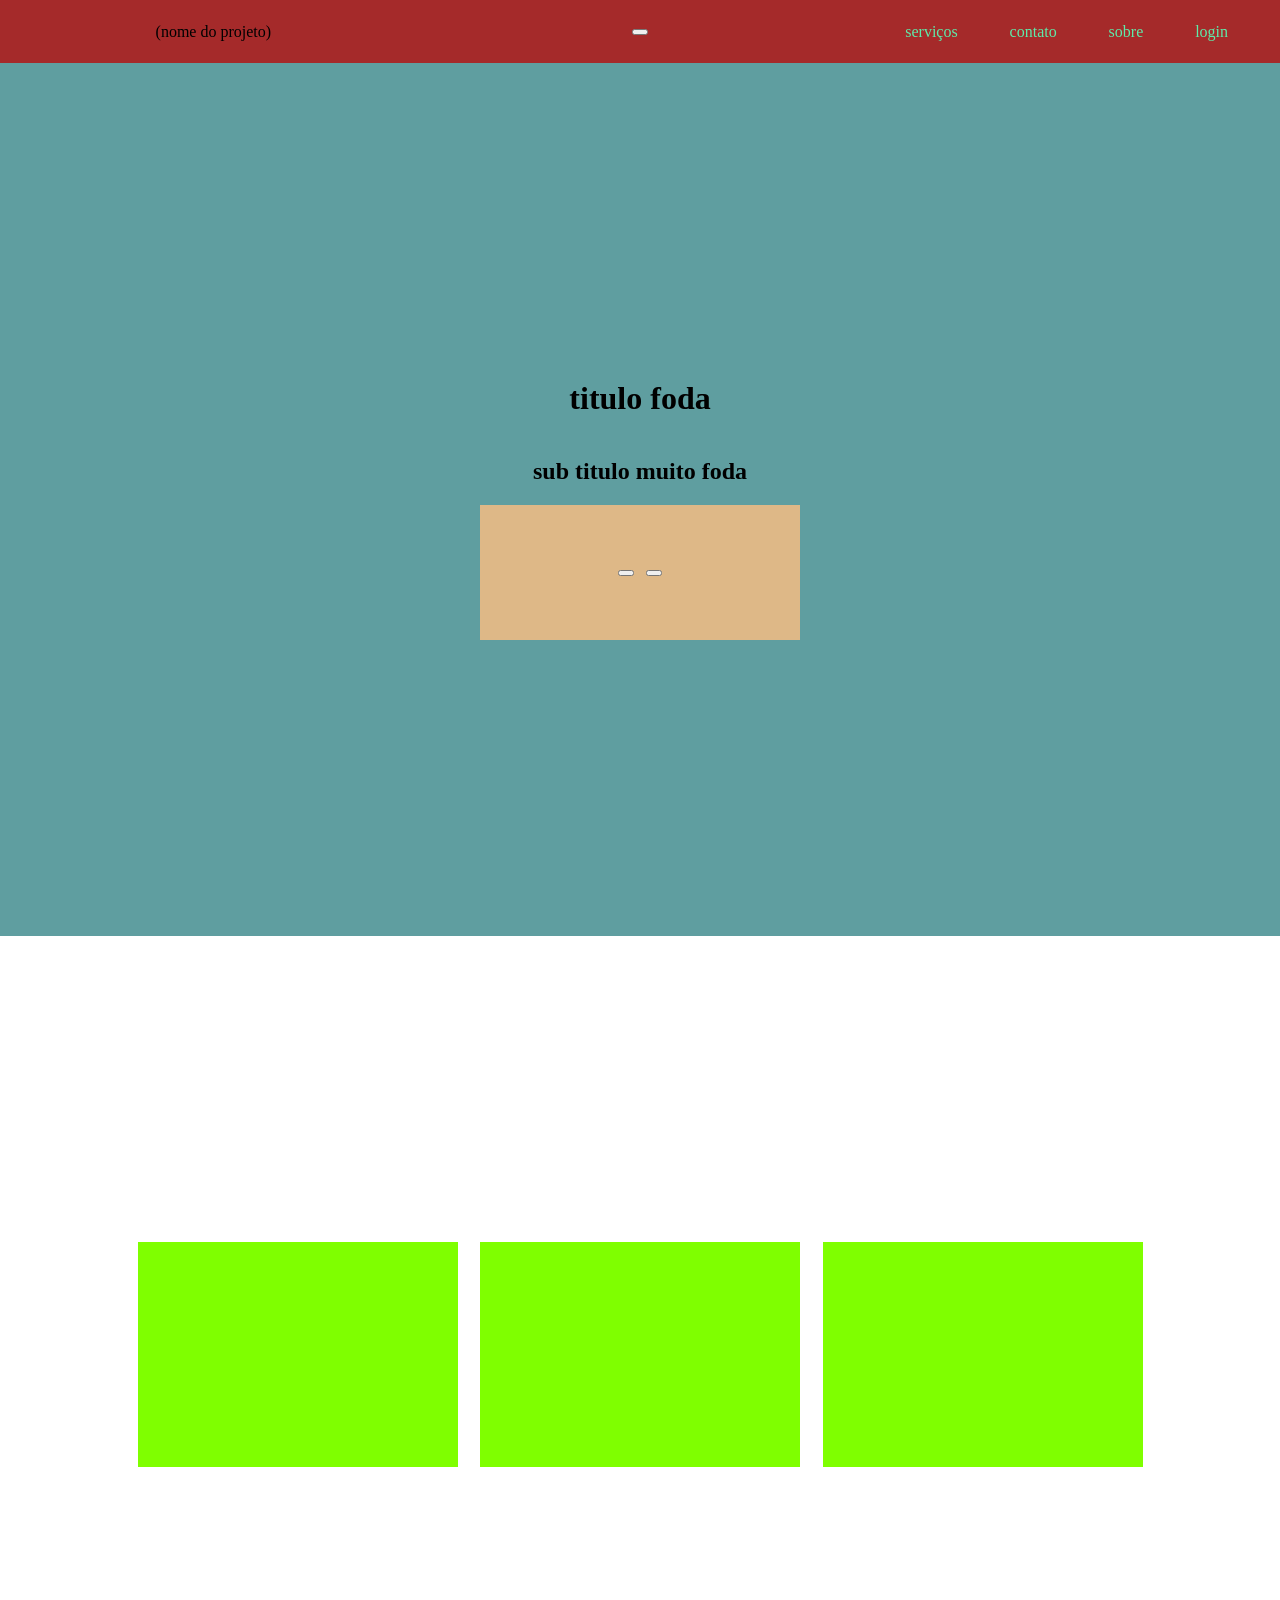
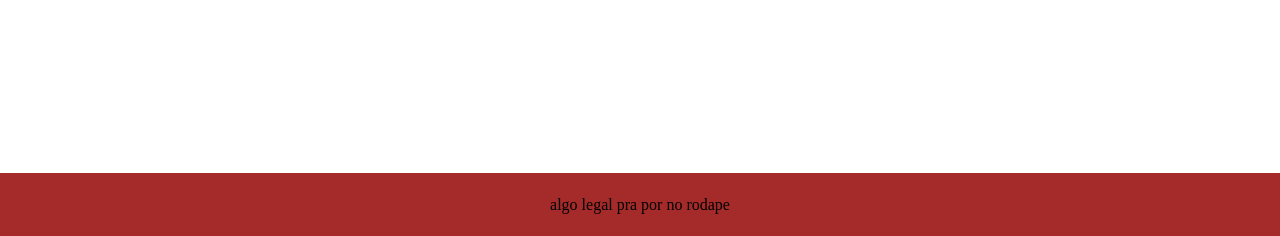
==== final/index.html @ fe97357d "arquivos" ====
<!DOCTYPE html>
<html lang="pt-br">
    <head>
        <meta charset="utf-8" />
        <meta name="viewport" content="width=device-width, initial-scale=1"/>
        <title>(nome do projeto)</title>
        <link rel="icon" type="image/x-icon" href="assets/logo.png" />
        <link href="css/menu/estilo.css" rel="stylesheet" />
        <!--editar os links da navbar-->
    </head>

    <body>
        <nav>
            <div class="nav-container">
                <a>(nome do projeto)</a>
            </div>
            <div class="nav-container">
<!--esse botao eh oq vai virar o menu hamburguer no celular-->
                <button></button>
            </div>
            <div class="nav-container" id="nav-container-link">
                <a class="nav-link">serviços</a>
                <a class="nav-link">contato</a>
                <a class="nav-link">sobre</a>
                <!-- acho q dava para ser um botaozin bonitim-->
                <a class="nav-link">login</a>
            </div>
        </nav>

        <div id="hero">
            <h1>titulo foda</h1>
            <h2>sub titulo muito foda</h2>
            <div id="hero-botao">
                <button></button>
                <button></button>
            </div>
        </div>

        <main>
<!--acho q dava para botar um javascript para fazer o cartao "expandir" na tela para aparecer as informacoes do recursos-->
            <div id="main-cartao-setup">
                <div class="main-cartao">
                </div>
                <div class="main-cartao">
                </div>
                <div class="main-cartao">
                </div>
            </div>
        </main>

        <footer>
            <p>algo legal pra por no rodape</p>
        </footer>
    </body>
</html>
---- final/css/menu/estilo.css ----
@import url(nav-footer.css);
@import url(hero.css);
@import url(main.css);

body{
    margin: 0;
    padding: 0;
}
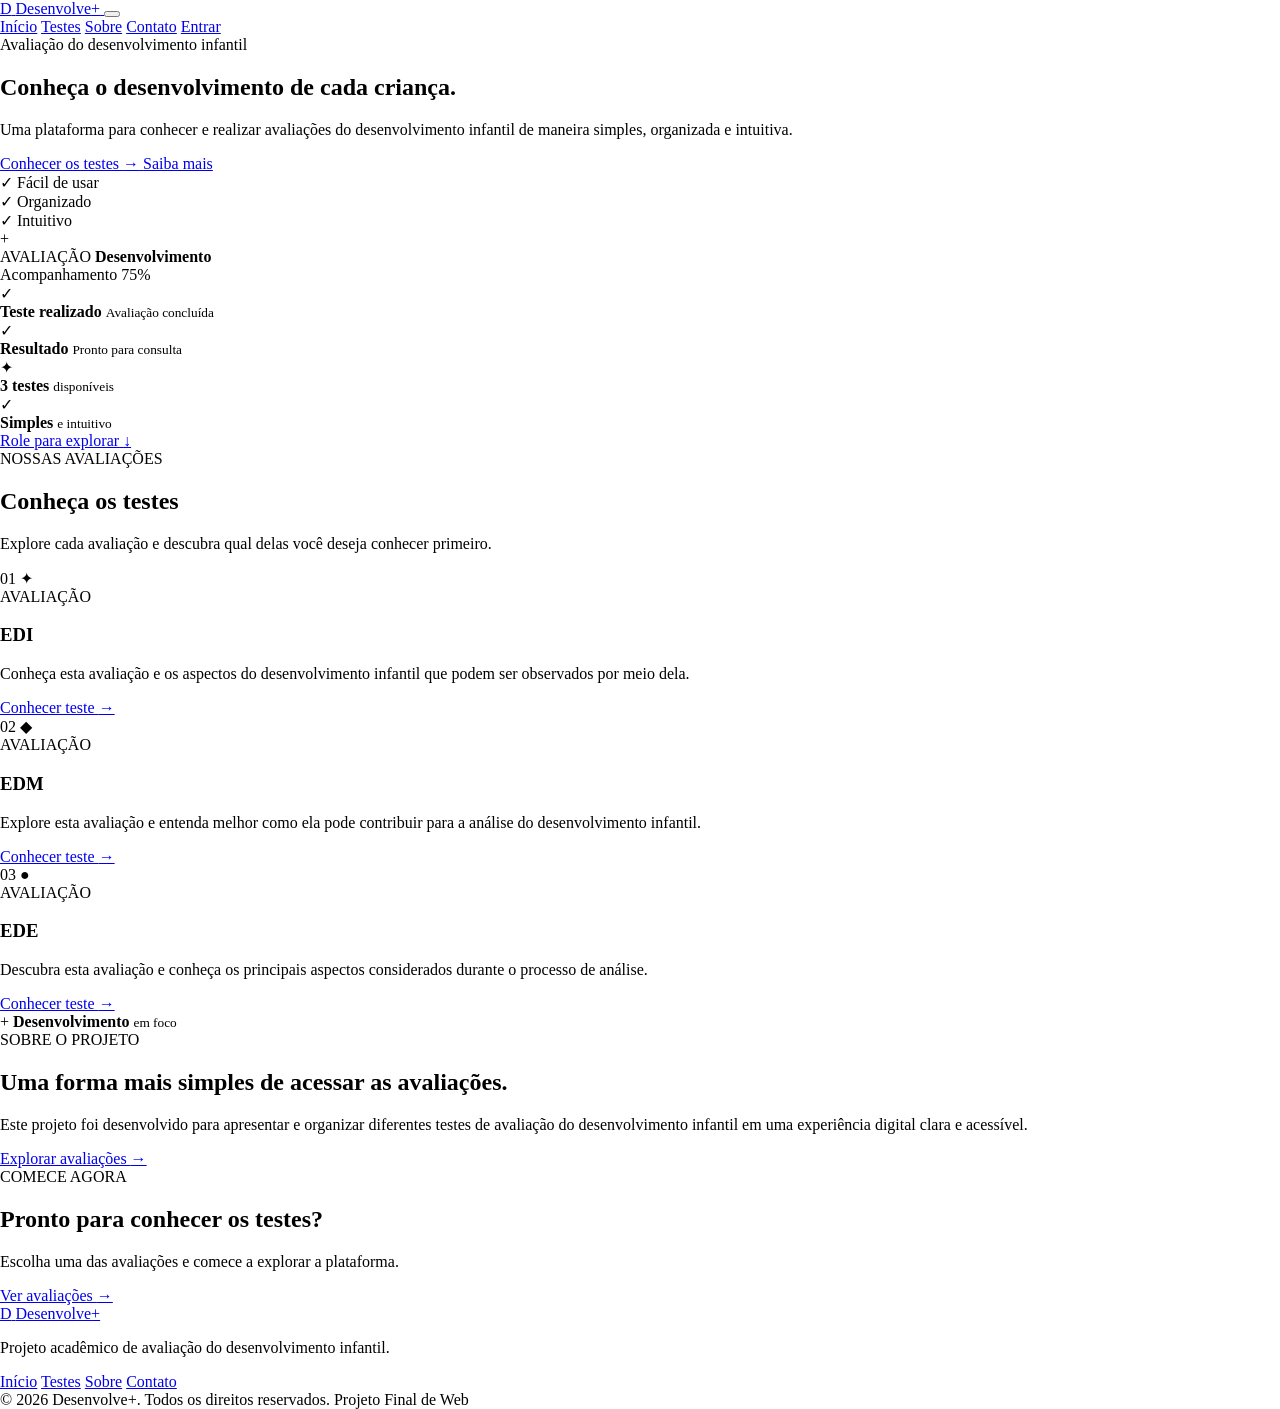
==== commit a2677eea: "oribti vs" ====
--- a/final/index.html
+++ b/final/index.html
@@ -1,55 +1,398 @@
 <!DOCTYPE html>
 <html lang="pt-br">
-    <head>
-        <meta charset="utf-8" />
-        <meta name="viewport" content="width=device-width, initial-scale=1"/>
-        <title>(nome do projeto)</title>
-        <link rel="icon" type="image/x-icon" href="assets/logo.png" />
-        <link href="css/menu/estilo.css" rel="stylesheet" />
-        <!--editar os links da navbar-->
-    </head>
-
-    <body>
-        <nav>
-            <div class="nav-container">
-                <a>(nome do projeto)</a>
-            </div>
-            <div class="nav-container">
-<!--esse botao eh oq vai virar o menu hamburguer no celular-->
-                <button></button>
-            </div>
-            <div class="nav-container" id="nav-container-link">
-                <a class="nav-link">serviços</a>
-                <a class="nav-link">contato</a>
-                <a class="nav-link">sobre</a>
-                <!-- acho q dava para ser um botaozin bonitim-->
-                <a class="nav-link">login</a>
-            </div>
+<head>
+    <meta charset="utf-8">
+    <meta name="viewport" content="width=device-width, initial-scale=1">
+
+    <title>Desenvolvimento Infantil</title>
+    <link rel="icon" type="image/x-icon" href="assets/logo.png">
+    <link rel="stylesheet" href="css/front_page/estilo.css">
+</head>
+
+<body>
+
+    <!-- NAVBAR -->
+    <header class="header">
+        <nav class="navbar">
+
+            <a href="#" class="logo" aria-label="Página inicial">
+                <span class="logo-mark">D</span>
+                <span class="logo-text">Desenvolve<span>+</span></span>
+            </a>
+
+            <button class="menu-toggle"
+                    type="button"
+                    aria-label="Abrir menu"
+                    aria-expanded="false"
+                    aria-controls="nav-links">
+                <span></span>
+                <span></span>
+                <span></span>
+            </button>
+
+            <div class="nav-links" id="nav-links">
+                <a href="#inicio" class="nav-link active">Início</a>
+                <a href="#testes" class="nav-link">Testes</a>
+                <a href="#sobre" class="nav-link">Sobre</a>
+                <a href="#contato" class="nav-link">Contato</a>
+                <a href="#" class="nav-login">Entrar</a>
+            </div>
+
         </nav>
-
-        <div id="hero">
-            <h1>titulo foda</h1>
-            <h2>sub titulo muito foda</h2>
-            <div id="hero-botao">
-                <button></button>
-                <button></button>
-            </div>
+    </header>
+
+    <main>
+
+        <!-- HERO -->
+        <section class="hero" id="inicio">
+
+            <div class="hero-shape hero-shape-one"></div>
+            <div class="hero-shape hero-shape-two"></div>
+            <div class="hero-shape hero-shape-three"></div>
+
+            <div class="hero-content">
+
+                <div class="hero-badge">
+                    <span class="badge-dot"></span>
+                    Avaliação do desenvolvimento infantil
+                </div>
+
+                <h1>
+                    Conheça o
+                    <span>desenvolvimento</span>
+                    de cada criança.
+                </h1>
+
+                <p class="hero-description">
+                    Uma plataforma para conhecer e realizar avaliações
+                    do desenvolvimento infantil de maneira simples,
+                    organizada e intuitiva.
+                </p>
+
+                <div class="hero-buttons">
+                    <a href="#testes" class="btn btn-primary">
+                        Conhecer os testes
+                        <span class="btn-arrow">→</span>
+                    </a>
+
+                    <a href="#sobre" class="btn btn-secondary">
+                        Saiba mais
+                    </a>
+                </div>
+
+                <div class="hero-info">
+                    <div class="info-item">
+                        <span class="info-icon">✓</span>
+                        <span>Fácil de usar</span>
+                    </div>
+
+                    <div class="info-item">
+                        <span class="info-icon">✓</span>
+                        <span>Organizado</span>
+                    </div>
+
+                    <div class="info-item">
+                        <span class="info-icon">✓</span>
+                        <span>Intuitivo</span>
+                    </div>
+                </div>
+
+            </div>
+
+            <div class="hero-visual" aria-hidden="true">
+
+                <div class="visual-circle circle-back"></div>
+
+                <div class="visual-card main-visual-card">
+                    <div class="visual-card-header">
+                        <div class="mini-avatar">+</div>
+                        <div>
+                            <span class="visual-small-text">AVALIAÇÃO</span>
+                            <strong>Desenvolvimento</strong>
+                        </div>
+                    </div>
+
+                    <div class="visual-progress">
+                        <div class="progress-label">
+                            <span>Acompanhamento</span>
+                            <span>75%</span>
+                        </div>
+                        <div class="progress-bar">
+                            <span></span>
+                        </div>
+                    </div>
+
+                    <div class="visual-items">
+                        <div class="visual-item">
+                            <span class="item-icon pink">✓</span>
+                            <div>
+                                <strong>Teste realizado</strong>
+                                <small>Avaliação concluída</small>
+                            </div>
+                        </div>
+
+                        <div class="visual-item">
+                            <span class="item-icon blue">✓</span>
+                            <div>
+                                <strong>Resultado</strong>
+                                <small>Pronto para consulta</small>
+                            </div>
+                        </div>
+                    </div>
+                </div>
+
+                <div class="floating-card floating-card-top">
+                    <span class="floating-icon">✦</span>
+                    <div>
+                        <strong>3 testes</strong>
+                        <small>disponíveis</small>
+                    </div>
+                </div>
+
+                <div class="floating-card floating-card-bottom">
+                    <span class="floating-check">✓</span>
+                    <div>
+                        <strong>Simples</strong>
+                        <small>e intuitivo</small>
+                    </div>
+                </div>
+
+            </div>
+
+            <a href="#testes" class="scroll-indicator" aria-label="Ir para os testes">
+                <span>Role para explorar</span>
+                <span class="scroll-arrow">↓</span>
+            </a>
+
+        </section>
+
+        <!-- TESTES -->
+        <section class="tests-section" id="testes">
+
+            <div class="section-decoration section-decoration-left"></div>
+            <div class="section-decoration section-decoration-right"></div>
+
+            <div class="section-heading">
+                <span class="section-label">NOSSAS AVALIAÇÕES</span>
+
+                <h2>
+                    Conheça os
+                    <span>testes</span>
+                </h2>
+
+                <p>
+                    Explore cada avaliação e descubra qual delas
+                    você deseja conhecer primeiro.
+                </p>
+            </div>
+
+            <div class="cards-container">
+
+                <!-- CARD 01 -->
+                <article class="test-card card-pink">
+
+                    <div class="card-top">
+                        <span class="card-number">01</span>
+                        <span class="card-icon">✦</span>
+                    </div>
+
+                    <div class="card-content">
+                        <span class="card-label">AVALIAÇÃO</span>
+                        <h3>EDI</h3>
+
+                        <div class="card-line"></div>
+
+                        <p>
+                            Conheça esta avaliação e os aspectos
+                            do desenvolvimento infantil que podem
+                            ser observados por meio dela.
+                        </p>
+                    </div>
+
+                    <a href="#" class="card-link">
+                        Conhecer teste
+                        <span>→</span>
+                    </a>
+
+                </article>
+
+                <!-- CARD 02 -->
+                <article class="test-card card-purple">
+
+                    <div class="card-top">
+                        <span class="card-number">02</span>
+                        <span class="card-icon">◆</span>
+                    </div>
+
+                    <div class="card-content">
+                        <span class="card-label">AVALIAÇÃO</span>
+                        <h3>EDM</h3>
+
+                        <div class="card-line"></div>
+
+                        <p>
+                            Explore esta avaliação e entenda melhor
+                            como ela pode contribuir para a análise
+                            do desenvolvimento infantil.
+                        </p>
+                    </div>
+
+                    <a href="#" class="card-link">
+                        Conhecer teste
+                        <span>→</span>
+                    </a>
+
+                </article>
+
+                <!-- CARD 03 -->
+                <article class="test-card card-blue">
+
+                    <div class="card-top">
+                        <span class="card-number">03</span>
+                        <span class="card-icon">●</span>
+                    </div>
+
+                    <div class="card-content">
+                        <span class="card-label">AVALIAÇÃO</span>
+                        <h3>EDE</h3>
+
+                        <div class="card-line"></div>
+
+                        <p>
+                            Descubra esta avaliação e conheça os
+                            principais aspectos considerados durante
+                            o processo de análise.
+                        </p>
+                    </div>
+
+                    <a href="#" class="card-link">
+                        Conhecer teste
+                        <span>→</span>
+                    </a>
+
+                </article>
+
+            </div>
+
+        </section>
+
+        <!-- SOBRE -->
+        <section class="about-section" id="sobre">
+
+            <div class="about-illustration" aria-hidden="true">
+                <div class="about-circle"></div>
+                <div class="about-dot dot-one"></div>
+                <div class="about-dot dot-two"></div>
+                <div class="about-card">
+                    <span>+</span>
+                    <strong>Desenvolvimento</strong>
+                    <small>em foco</small>
+                </div>
+            </div>
+
+            <div class="about-content">
+                <span class="section-label">SOBRE O PROJETO</span>
+
+                <h2>
+                    Uma forma mais
+                    <span>simples</span> de acessar
+                    as avaliações.
+                </h2>
+
+                <p>
+                    Este projeto foi desenvolvido para apresentar e
+                    organizar diferentes testes de avaliação do
+                    desenvolvimento infantil em uma experiência
+                    digital clara e acessível.
+                </p>
+
+                <a href="#testes" class="text-link">
+                    Explorar avaliações
+                    <span>→</span>
+                </a>
+            </div>
+
+        </section>
+
+        <!-- CTA -->
+        <section class="cta-section" id="contato">
+
+            <div class="cta-decoration cta-decoration-one"></div>
+            <div class="cta-decoration cta-decoration-two"></div>
+
+            <div class="cta-content">
+                <span class="section-label light-label">COMECE AGORA</span>
+
+                <h2>
+                    Pronto para conhecer
+                    <span>os testes?</span>
+                </h2>
+
+                <p>
+                    Escolha uma das avaliações e comece a explorar
+                    a plataforma.
+                </p>
+
+                <a href="#testes" class="btn btn-white">
+                    Ver avaliações
+                    <span class="btn-arrow">→</span>
+                </a>
+            </div>
+
+        </section>
+
+    </main>
+
+    <!-- FOOTER -->
+    <footer class="footer">
+
+        <div class="footer-content">
+
+            <a href="#inicio" class="logo footer-logo">
+                <span class="logo-mark">D</span>
+                <span class="logo-text">Desenvolve<span>+</span></span>
+            </a>
+
+            <p>
+                Projeto acadêmico de avaliação do desenvolvimento infantil.
+            </p>
+
+            <div class="footer-links">
+                <a href="#inicio">Início</a>
+                <a href="#testes">Testes</a>
+                <a href="#sobre">Sobre</a>
+                <a href="#contato">Contato</a>
+            </div>
+
         </div>
 
-        <main>
-<!--acho q dava para botar um javascript para fazer o cartao "expandir" na tela para aparecer as informacoes do recursos-->
-            <div id="main-cartao-setup">
-                <div class="main-cartao">
-                </div>
-                <div class="main-cartao">
-                </div>
-                <div class="main-cartao">
-                </div>
-            </div>
-        </main>
-
-        <footer>
-            <p>algo legal pra por no rodape</p>
-        </footer>
-    </body>
-</html>+        <div class="footer-bottom">
+            <span>© 2026 Desenvolve+. Todos os direitos reservados.</span>
+            <span>Projeto Final de Web</span>
+        </div>
+
+    </footer>
+
+    <script>
+        const menuToggle = document.querySelector(".menu-toggle");
+        const navLinks = document.querySelector(".nav-links");
+        const links = document.querySelectorAll(".nav-link");
+
+        menuToggle.addEventListener("click", () => {
+            const isOpen = navLinks.classList.toggle("open");
+
+            menuToggle.classList.toggle("active");
+            menuToggle.setAttribute("aria-expanded", isOpen);
+        });
+
+        links.forEach(link => {
+            link.addEventListener("click", () => {
+                navLinks.classList.remove("open");
+                menuToggle.classList.remove("active");
+                menuToggle.setAttribute("aria-expanded", "false");
+            });
+        });
+    </script>
+
+</body>
+</html>
--- a/final/css/front_page/estilo.css
+++ b/final/css/front_page/estilo.css
@@ -0,0 +1,6 @@
+@import url();
+
+body{
+    margin: 0;
+    padding: 0;
+}
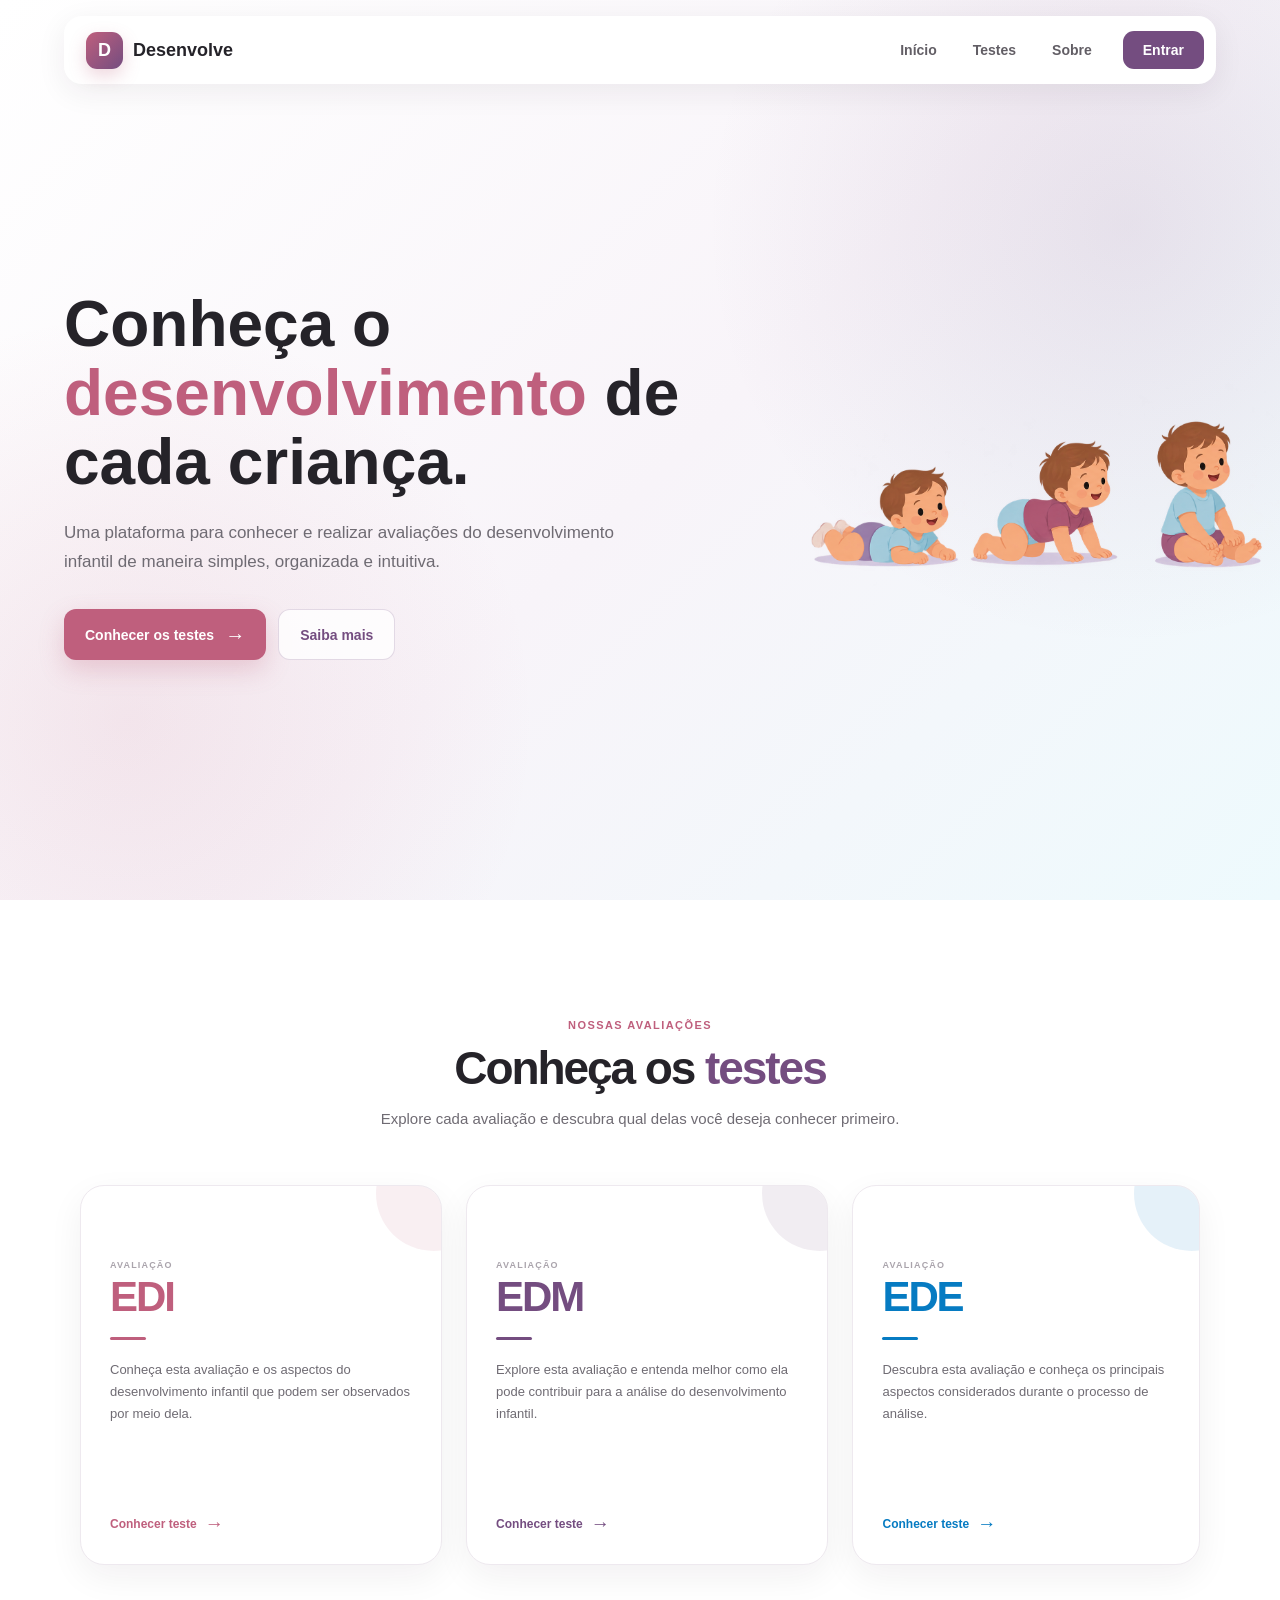
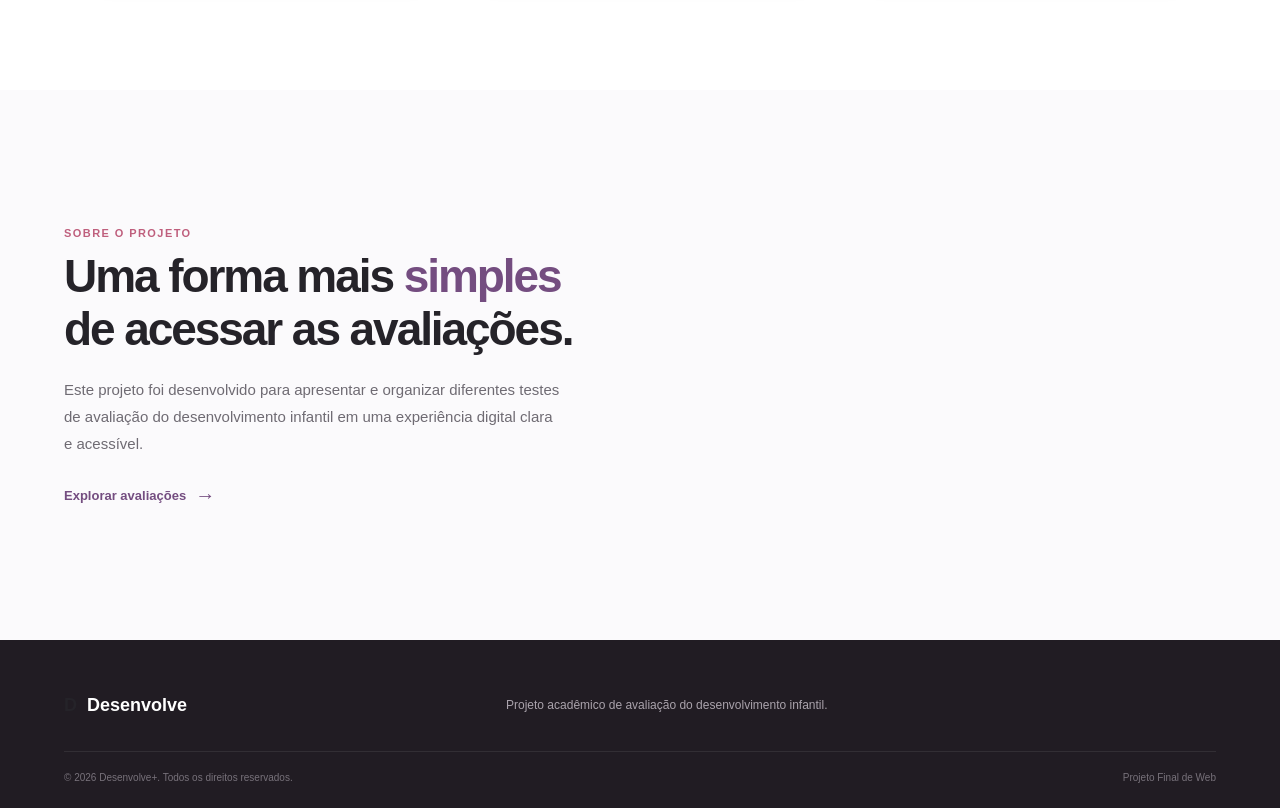
==== commit 23a39576: "j" ====
--- a/final/index.html
+++ b/final/index.html
@@ -3,174 +3,72 @@
 <head>
     <meta charset="utf-8">
     <meta name="viewport" content="width=device-width, initial-scale=1">
-
-    <title>Desenvolvimento Infantil</title>
+    <title>kids map</title>
     <link rel="icon" type="image/x-icon" href="assets/logo.png">
-    <link rel="stylesheet" href="css/front_page/estilo.css">
+    <link rel="stylesheet" href="css/1-pagina-inicial/estilo.css">
 </head>
 
 <body>
-
-    <!-- NAVBAR -->
-    <header class="header">
-        <nav class="navbar">
-
-            <a href="#" class="logo" aria-label="Página inicial">
-                <span class="logo-mark">D</span>
-                <span class="logo-text">Desenvolve<span>+</span></span>
+<!--nav-->
+    <header>
+        <nav>
+            <!--verificar a logo com o nome para mudar essas linhas-->
+            <a href="#" class="logo">
+                <span class="logo-simbolo">D</span>Desenvolve
             </a>
 
-            <button class="menu-toggle"
-                    type="button"
-                    aria-label="Abrir menu"
-                    aria-expanded="false"
-                    aria-controls="nav-links">
+            <button class="menu-botao"
+                    type="button">
                 <span></span>
                 <span></span>
                 <span></span>
             </button>
-
-            <div class="nav-links" id="nav-links">
-                <a href="#inicio" class="nav-link active">Início</a>
-                <a href="#testes" class="nav-link">Testes</a>
-                <a href="#sobre" class="nav-link">Sobre</a>
-                <a href="#contato" class="nav-link">Contato</a>
-                <a href="#" class="nav-login">Entrar</a>
+            <div class="nav-links">
+                <a href="#inicio" class="link-nav">Início</a>
+                <a href="#testes" class="link-nav">Testes</a>
+                <a href="#sobre" class="link-nav">Sobre</a>
+                <a href="./2-login.html" class="nav-login">Entrar</a>
             </div>
 
         </nav>
     </header>
-
+<!--hero e main-->
     <main>
-
-        <!-- HERO -->
+<!--hero-->
         <section class="hero" id="inicio">
 
-            <div class="hero-shape hero-shape-one"></div>
-            <div class="hero-shape hero-shape-two"></div>
-            <div class="hero-shape hero-shape-three"></div>
-
-            <div class="hero-content">
-
-                <div class="hero-badge">
-                    <span class="badge-dot"></span>
-                    Avaliação do desenvolvimento infantil
-                </div>
-
+            <div>
                 <h1>
                     Conheça o
                     <span>desenvolvimento</span>
                     de cada criança.
                 </h1>
 
-                <p class="hero-description">
+                <p class="hero-descricao">
                     Uma plataforma para conhecer e realizar avaliações
                     do desenvolvimento infantil de maneira simples,
                     organizada e intuitiva.
                 </p>
 
-                <div class="hero-buttons">
-                    <a href="#testes" class="btn btn-primary">
+                <div class="hero-botao">
+                    <a href="#testes" class="botao botao-1">
                         Conhecer os testes
-                        <span class="btn-arrow">→</span>
-                    </a>
-
-                    <a href="#sobre" class="btn btn-secondary">
+                        <span class="botao-flecha">→</span>
+                    </a>
+
+                    <a href="#sobre" class="botao botao-2">
                         Saiba mais
                     </a>
                 </div>
-
-                <div class="hero-info">
-                    <div class="info-item">
-                        <span class="info-icon">✓</span>
-                        <span>Fácil de usar</span>
-                    </div>
-
-                    <div class="info-item">
-                        <span class="info-icon">✓</span>
-                        <span>Organizado</span>
-                    </div>
-
-                    <div class="info-item">
-                        <span class="info-icon">✓</span>
-                        <span>Intuitivo</span>
-                    </div>
-                </div>
-
-            </div>
-
-            <div class="hero-visual" aria-hidden="true">
-
-                <div class="visual-circle circle-back"></div>
-
-                <div class="visual-card main-visual-card">
-                    <div class="visual-card-header">
-                        <div class="mini-avatar">+</div>
-                        <div>
-                            <span class="visual-small-text">AVALIAÇÃO</span>
-                            <strong>Desenvolvimento</strong>
-                        </div>
-                    </div>
-
-                    <div class="visual-progress">
-                        <div class="progress-label">
-                            <span>Acompanhamento</span>
-                            <span>75%</span>
-                        </div>
-                        <div class="progress-bar">
-                            <span></span>
-                        </div>
-                    </div>
-
-                    <div class="visual-items">
-                        <div class="visual-item">
-                            <span class="item-icon pink">✓</span>
-                            <div>
-                                <strong>Teste realizado</strong>
-                                <small>Avaliação concluída</small>
-                            </div>
-                        </div>
-
-                        <div class="visual-item">
-                            <span class="item-icon blue">✓</span>
-                            <div>
-                                <strong>Resultado</strong>
-                                <small>Pronto para consulta</small>
-                            </div>
-                        </div>
-                    </div>
-                </div>
-
-                <div class="floating-card floating-card-top">
-                    <span class="floating-icon">✦</span>
-                    <div>
-                        <strong>3 testes</strong>
-                        <small>disponíveis</small>
-                    </div>
-                </div>
-
-                <div class="floating-card floating-card-bottom">
-                    <span class="floating-check">✓</span>
-                    <div>
-                        <strong>Simples</strong>
-                        <small>e intuitivo</small>
-                    </div>
-                </div>
-
-            </div>
-
-            <a href="#testes" class="scroll-indicator" aria-label="Ir para os testes">
-                <span>Role para explorar</span>
-                <span class="scroll-arrow">↓</span>
-            </a>
-
+            </div>
+
+            <div class="hero-image">
+                <img src="assets/desen-infantil.png">
+            </div>
         </section>
 
-        <!-- TESTES -->
-        <section class="tests-section" id="testes">
-
-            <div class="section-decoration section-decoration-left"></div>
-            <div class="section-decoration section-decoration-right"></div>
+<!-- TESTES -->
+        <section class="testes" id="testes">
 
             <div class="section-heading">
                 <span class="section-label">NOSSAS AVALIAÇÕES</span>
@@ -190,11 +88,6 @@
 
                 <!-- CARD 01 -->
                 <article class="test-card card-pink">
-
-                    <div class="card-top">
-                        <span class="card-number">01</span>
-                        <span class="card-icon">✦</span>
-                    </div>
 
                     <div class="card-content">
                         <span class="card-label">AVALIAÇÃO</span>
@@ -219,11 +112,6 @@
                 <!-- CARD 02 -->
                 <article class="test-card card-purple">
 
-                    <div class="card-top">
-                        <span class="card-number">02</span>
-                        <span class="card-icon">◆</span>
-                    </div>
-
                     <div class="card-content">
                         <span class="card-label">AVALIAÇÃO</span>
                         <h3>EDM</h3>
@@ -247,11 +135,6 @@
                 <!-- CARD 03 -->
                 <article class="test-card card-blue">
 
-                    <div class="card-top">
-                        <span class="card-number">03</span>
-                        <span class="card-icon">●</span>
-                    </div>
-
                     <div class="card-content">
                         <span class="card-label">AVALIAÇÃO</span>
                         <h3>EDE</h3>
@@ -276,19 +159,8 @@
 
         </section>
 
-        <!-- SOBRE -->
+<!-- SOBRE -->
         <section class="about-section" id="sobre">
-
-            <div class="about-illustration" aria-hidden="true">
-                <div class="about-circle"></div>
-                <div class="about-dot dot-one"></div>
-                <div class="about-dot dot-two"></div>
-                <div class="about-card">
-                    <span>+</span>
-                    <strong>Desenvolvimento</strong>
-                    <small>em foco</small>
-                </div>
-            </div>
 
             <div class="about-content">
                 <span class="section-label">SOBRE O PROJETO</span>
@@ -313,56 +185,20 @@
             </div>
 
         </section>
-
-        <!-- CTA -->
-        <section class="cta-section" id="contato">
-
-            <div class="cta-decoration cta-decoration-one"></div>
-            <div class="cta-decoration cta-decoration-two"></div>
-
-            <div class="cta-content">
-                <span class="section-label light-label">COMECE AGORA</span>
-
-                <h2>
-                    Pronto para conhecer
-                    <span>os testes?</span>
-                </h2>
-
-                <p>
-                    Escolha uma das avaliações e comece a explorar
-                    a plataforma.
-                </p>
-
-                <a href="#testes" class="btn btn-white">
-                    Ver avaliações
-                    <span class="btn-arrow">→</span>
-                </a>
-            </div>
-
-        </section>
-
     </main>
-
-    <!-- FOOTER -->
-    <footer class="footer">
+<!--footer-->
+    <footer>
 
         <div class="footer-content">
 
             <a href="#inicio" class="logo footer-logo">
                 <span class="logo-mark">D</span>
-                <span class="logo-text">Desenvolve<span>+</span></span>
+                <span class="logo-text">Desenvolve</span>
             </a>
 
             <p>
                 Projeto acadêmico de avaliação do desenvolvimento infantil.
             </p>
-
-            <div class="footer-links">
-                <a href="#inicio">Início</a>
-                <a href="#testes">Testes</a>
-                <a href="#sobre">Sobre</a>
-                <a href="#contato">Contato</a>
-            </div>
 
         </div>
 
@@ -373,26 +209,6 @@
 
     </footer>
 
-    <script>
-        const menuToggle = document.querySelector(".menu-toggle");
-        const navLinks = document.querySelector(".nav-links");
-        const links = document.querySelectorAll(".nav-link");
-
-        menuToggle.addEventListener("click", () => {
-            const isOpen = navLinks.classList.toggle("open");
-
-            menuToggle.classList.toggle("active");
-            menuToggle.setAttribute("aria-expanded", isOpen);
-        });
-
-        links.forEach(link => {
-            link.addEventListener("click", () => {
-                navLinks.classList.remove("open");
-                menuToggle.classList.remove("active");
-                menuToggle.setAttribute("aria-expanded", "false");
-            });
-        });
-    </script>
-
+<script src="javascript/1-pagina-inicial.js" defer></script>
 </body>
 </html>
--- a/final/css/1-pagina-inicial/estilo.css
+++ b/final/css/1-pagina-inicial/estilo.css
@@ -0,0 +1,1028 @@
+@import url(navbar.css);
+@import url(hero.css);
+@import url(testes.css);
+@import url(sobre.css);
+@import url(footer.css);
+@import url(responsividade.css);
+
+:root {
+    --rosa: #BF5F7D;
+    --rosa-escuro: #a64d69;
+    --roxo: #744D80;
+    --roxo-escuro: #5f3e69;
+    --azul: #067BC2;
+    --azul-escuro: #05669f;
+    --celeste: #C7EBF0;
+
+    --preto: #000000;
+    --texto: #252329;
+    --texto-suave: #6f6b73;
+    --branco: #ffffff;
+    --fundo: #fbfafc;
+    --fundo-roxo: #f5f0f6;
+
+    --sombra: 0 18px 45px rgba(38, 23, 42, 0.10);
+    --sombra-hover: 0 25px 55px rgba(38, 23, 42, 0.17);
+
+    --radius: 24px;
+    --transition: 0.3s ease;
+}
+
+* {
+    margin: 0;
+    padding: 0;
+    box-sizing: border-box;
+}
+
+html {
+    scroll-behavior: smooth;
+}
+
+body {
+    /*fonte*/
+    font-family: "DM Sans", sans-serif;
+    /*cores linha 47 e 48*/
+    color: var(--texto);
+    background: var(--fundo);
+}
+
+a {
+    color: var(--texto);
+    text-decoration: none;
+}
+button,
+a {
+    -webkit-tap-highlight-color: transparent;
+}
+
+footer {
+    padding: 55px 5% 25px;
+    background: #211c23;
+    color: var(--branco);
+}
+
+.footer-content {
+    width: min(1180px, 100%);
+    margin: 0 auto;
+
+    display: grid;
+    grid-template-columns: 1.2fr 1fr 1fr;
+    align-items: center;
+    gap: 40px;
+}
+
+.footer-logo .logo-text {
+    color: var(--branco);
+}
+
+.footer-logo .logo-text span {
+    color: var(--rosa);
+}
+
+.footer-content > p {
+    max-width: 330px;
+    color: #aaa3ac;
+    font-size: 12px;
+}
+
+.footer-links {
+    display: flex;
+    justify-content: flex-end;
+    gap: 22px;
+}
+
+.footer-links a {
+    color: #c2bcc3;
+    font-size: 12px;
+    transition: var(--transition);
+}
+
+.footer-links a:hover {
+    color: var(--celeste);
+}
+
+.footer-bottom {
+    width: min(1180px, 100%);
+    margin: 35px auto 0;
+    padding-top: 20px;
+
+    display: flex;
+    justify-content: space-between;
+
+    border-top: 1px solid rgba(255, 255, 255, 0.08);
+
+    color: #77717a;
+    font-size: 10px;
+}
+.hero {
+    height: 100vh;
+    position: relative;
+
+    display: flex;
+    align-items: center;
+    gap: 40px;
+
+    padding: 150px max(5%, calc((100vw - 1180px) / 2)) 100px;
+
+    overflow: hidden;
+
+    background:
+        radial-gradient(circle at 10% 80%, rgba(191, 95, 125, 0.12), transparent 30%),
+        radial-gradient(circle at 88% 25%, rgba(116, 77, 128, 0.12), transparent 32%),
+        linear-gradient(135deg, #ffffff 0%, #f8f4f9 52%, #eefafd 100%);
+}
+
+.hero h1 {
+    width: 680px;
+    margin-bottom: 22px;
+    /*fonte*/
+    font-family: "Plus Jakarta Sans", sans-serif;
+    font-size: clamp(45px, 5vw, 70px);
+    line-height: 1.08;
+    font-weight: 800;
+}
+
+.hero-image img{
+    border-radius: 30px;
+    width:150%;
+}
+
+.hero h1 span {
+    display: inline;
+    color: var(--rosa);
+}
+
+.hero-descricao {
+    width: 590px;
+    margin-bottom: 32px;
+
+    color: var(--texto-suave);
+    font-size: 17px;
+    line-height: 1.70;
+}
+
+.hero-botao {
+    display: flex;
+    align-items: center;
+    gap: 12px;
+    flex-wrap: wrap;
+}
+
+.botao {
+    height: 51px;
+    padding: 0 21px;
+
+    display: inline-flex;
+    align-items: center;
+    justify-content: center;
+    gap: 11px;
+
+    border-radius: 12px;
+
+    font-size: 14px;
+    font-weight: 700;
+
+    transition: var(--transition);
+}
+
+.botao-1 {
+    color: var(--branco);
+    background: var(--rosa);
+    box-shadow: 0 10px 24px rgba(191, 95, 125, 0.25);
+}
+
+.botao-1:hover {
+    background: var(--rosa-escuro);
+    transform: translateY(-3px);
+    box-shadow: 0 15px 30px rgba(191, 95, 125, 0.30);
+}
+
+.botao-flecha {
+    font-size: 20px;
+    line-height: 1;
+    transition: var(--transition);
+}
+
+.botao-1:hover .botao-flecha,
+.botao-white:hover .botao-flecha {
+    transform: translateX(4px);
+}
+
+.botao-2 {
+    color: var(--roxo);
+    background: rgba(255, 255, 255, 0.8);
+    border: 1px solid rgba(116, 77, 128, 0.20);
+}
+
+.botao-2:hover {
+    color: var(--branco);
+    background: var(--roxo);
+    border-color: var(--roxo);
+    transform: translateY(-3px);
+}
+header {
+    position: fixed;
+    top: 0;
+    left: 0;
+    width: 100%;
+    z-index: 1000;
+    padding: 16px 5%;
+}
+
+nav {
+    width: min(1180px, 100%);
+    min-height: 68px;
+    margin: 0 auto;
+    padding: 0 12px 0 22px;
+
+    display: flex;
+    align-items: center;
+    justify-content: space-between;
+
+    background: #ffffff;
+    border-radius: 18px;
+
+    box-shadow: 0 8px 30px rgba(38, 23, 42, 0.07);
+}
+
+.logo {
+    display: inline-flex;
+    align-items: center;
+    gap: 10px;
+/*fonte*/
+    font-family: "Plus Jakarta Sans", sans-serif;
+    font-weight: bold;
+/*tamanho fonte*/
+    font-size: 18px;
+}
+
+.logo-simbolo {
+/*ver se da para deixar responsivo*/
+    width: 37px;
+    height: 37px;
+    border-radius: 11px;
+
+    display: flex;
+    align-items: center;
+    justify-content: center;
+    color: var(--branco);
+    background: linear-gradient(135deg, var(--rosa), var(--roxo));
+    box-shadow: 0 7px 17px rgba(191, 95, 125, 0.25);
+}
+
+.nav-links {
+    display: flex;
+    align-items: center;
+    /*ver se da para deixar responsivo*/
+    gap: 6px;
+}
+
+.link-nav {
+    position: relative;
+    padding: 10px 15px;
+    color: #625e65;
+/*tamanho fonte*/
+    font-size: 14px;
+    font-weight: bold;
+    transition: var(--transition);
+}
+
+.link-nav::after {
+    content: "";
+    position: absolute;
+    left: 15px;
+    right: 15px;
+    bottom: 5px;
+    height: 2px;
+    border-radius: 10px;
+    background: var(--rosa);
+
+    transform: scaleX(0);
+    transform-origin: center;
+    transition: var(--transition);
+}
+
+.link-nav:hover::after{
+    transform: scaleX(1);
+}
+
+.nav-login {
+    margin-left: 10px;
+    padding: 11px 20px;
+
+    color: var(--branco);
+    background: var(--roxo);
+
+    border-radius: 11px;
+    font-size: 14px;
+    font-weight: 700;
+
+    transition: var(--transition);
+}
+
+.nav-login:hover {
+    background: var(--roxo-escuro);
+    transform: translateY(-2px);
+    box-shadow: 0 8px 18px rgba(116, 77, 128, 0.25);
+}
+
+.menu-botao {
+    display: none;
+    width: 43px;
+    height: 43px;
+
+    border: 0;
+    border-radius: 12px;
+    background: var(--fundo-roxo);
+    cursor: pointer;
+
+    align-items: center;
+    justify-content: center;
+    flex-direction: column;
+    gap: 5px;
+}
+
+.menu-botao span {
+    display: block;
+    width: 20px;
+    height: 2px;
+    border-radius: 10px;
+    background: var(--roxo);
+    transition: var(--transition);
+}
+.about-section {
+    width: min(1180px, 90%);
+    margin: 0 auto;
+
+    min-height: 550px;
+
+    display: grid;
+    grid-template-columns: 1fr 1fr;
+    align-items: center;
+    gap: 90px;
+
+    padding: 100px 0;
+}
+
+.about-content h2 {
+    max-width: 520px;
+}
+
+.about-content p {
+    max-width: 500px;
+    margin: 20px 0 27px;
+
+    color: var(--texto-suave);
+    font-size: 15px;
+    line-height: 1.8;
+}
+
+.text-link {
+    display: inline-flex;
+    align-items: center;
+    gap: 9px;
+
+    color: var(--roxo);
+    font-size: 13px;
+    font-weight: 800;
+}
+
+.text-link span {
+    font-size: 20px;
+    transition: var(--transition);
+}
+
+.text-link:hover span {
+    transform: translateX(5px);
+}
+
+.testes {
+    position: relative;
+    overflow: hidden;
+    padding: 115px 5% 125px;
+    background: var(--branco);
+}
+/*trocar o nome das variaveis*/
+.section-heading {
+    width: 700px, 100%;
+    margin: 0 auto 58px;
+    text-align: center;
+}
+
+.section-label {
+    display: inline-block;
+    margin-bottom: 11px;
+
+    color: var(--rosa);
+    font-size: 11px;
+    font-weight: 800;
+    letter-spacing: 0.13em;
+}
+
+.section-heading h2,
+.about-content h2{
+    /*fonte*/
+    font-family: "Plus Jakarta Sans", sans-serif;
+    font-size: clamp(31px, 4vw, 46px);
+    line-height: 1.15;
+    letter-spacing: -0.045em;
+}
+
+.section-heading h2 span,
+.about-content h2 span {
+    color: var(--roxo);
+}
+
+.section-heading p {
+    width: 540px;
+    margin: 15px auto 0;
+
+    color: var(--texto-suave);
+    font-size: 15px;
+}
+
+.cards-container {
+    width: min(1120px, 100%);
+    margin: 0 auto;
+
+    display: flex;
+    flex-direction: row;
+    gap: 24px;
+}
+
+.test-card {
+    min-height: 380px;
+    position: relative;
+    overflow: hidden;
+
+    display: flex;
+    flex-direction: column;
+
+    padding: 29px;
+
+    background: var(--branco);
+    border: 1px solid #eee9ef;
+    border-radius: var(--radius);
+
+    box-shadow: 0 12px 35px rgba(38, 23, 42, 0.06);
+
+    transition: transform 0.35s ease, box-shadow 0.35s ease;
+}
+
+.test-card::before {
+    content: "";
+    width: 115px;
+    height: 115px;
+
+    position: absolute;
+    right: -50px;
+    top: -50px;
+
+    border-radius: 50%;
+    opacity: 0.10;
+
+    transition: 0.35s ease;
+}
+
+.test-card:hover {
+    transform: translateY(-9px);
+    box-shadow: var(--sombra-hover);
+}
+
+.test-card:hover::before {
+    transform: scale(1.45);
+}
+
+.card-pink::before {
+    background: var(--rosa);
+}
+
+.card-purple::before {
+    background: var(--roxo);
+}
+
+.card-blue::before {
+    background: var(--azul);
+} 
+
+.card-content {
+    margin-top: 39px;
+}
+
+.card-label {
+    color: #aaa4ac;
+    font-size: 9px;
+    font-weight: 800;
+    letter-spacing: 0.13em;
+}
+
+.card-content h3 {
+    margin-top: 4px;
+
+    font-family: "Plus Jakarta Sans", sans-serif;
+    font-size: 42px;
+    line-height: 1;
+    letter-spacing: -0.05em;
+}
+
+.card-pink h3 {
+    color: var(--rosa);
+}
+
+.card-purple h3 {
+    color: var(--roxo);
+}
+
+.card-blue h3 {
+    color: var(--azul);
+}
+
+.card-line {
+    width: 36px;
+    height: 3px;
+    margin: 19px 0;
+
+    border-radius: 10px;
+}
+
+.card-pink .card-line {
+    background: var(--rosa);
+}
+
+.card-purple .card-line {
+    background: var(--roxo);
+}
+
+.card-blue .card-line {
+    background: var(--azul);
+}
+
+.card-content p {
+    color: var(--texto-suave);
+    font-size: 13px;
+    line-height: 1.7;
+}
+
+.card-link {
+    margin-top: auto;
+    padding-top: 24px;
+
+    display: flex;
+    align-items: center;
+    gap: 8px;
+
+    font-size: 12px;
+    font-weight: 800;
+
+    transition: var(--transition);
+}
+
+.card-pink .card-link {
+    color: var(--rosa);
+}
+
+.card-purple .card-link {
+    color: var(--roxo);
+}
+
+.card-blue .card-link {
+    color: var(--azul);
+}
+
+.card-link span {
+    font-size: 19px;
+    transition: var(--transition);
+}
+
+.card-link:hover span {
+    transform: translateX(5px);
+}
+/* =========================================================
+   RESPONSIVIDADE — TABLET
+========================================================= */
+
+@media (max-width: 1000px) {
+
+    .hero {
+        gap: 20px;
+    }
+
+    .hero-content {
+        width: 55%;
+    }
+
+    .hero-visual {
+        width: 45%;
+    }
+
+    .hero h1 {
+        font-size: clamp(40px, 5vw, 55px);
+    }
+
+    .circle-back {
+        width: 350px;
+        height: 350px;
+    }
+
+    .main-visual-card {
+        width: 330px;
+    }
+
+    .floating-card-top {
+        right: -5%;
+    }
+
+    .floating-card-bottom {
+        left: -5%;
+    }
+
+    .about-section {
+        gap: 50px;
+    }
+
+    .footer-content {
+        grid-template-columns: 1fr 1fr;
+    }
+
+    .footer-content > p {
+        order: 3;
+        grid-column: 1 / -1;
+    }
+
+    .footer-links {
+        justify-content: flex-end;
+    }
+}
+
+/* =========================================================
+   RESPONSIVIDADE — CELULAR
+========================================================= */
+
+@media (max-width: 760px) {
+
+    html {
+        scroll-padding-top: 80px;
+    }
+
+    .header {
+        padding: 10px 4%;
+    }
+
+    .navbar {
+        min-height: 61px;
+        padding-left: 15px;
+    }
+
+    .logo {
+        font-size: 16px;
+    }
+
+    .logo-mark {
+        width: 34px;
+        height: 34px;
+    }
+
+    .menu-botao {
+        display: flex;
+    }
+
+    .menu-botao.active span:nth-child(1) {
+        transform: translateY(7px) rotate(45deg);
+    }
+
+    .menu-botao.active span:nth-child(2) {
+        opacity: 0;
+    }
+
+    .menu-botao.active span:nth-child(3) {
+        transform: translateY(-7px) rotate(-45deg);
+    }
+
+    .nav-links {
+        position: absolute;
+        top: calc(100% + 8px);
+        left: 0;
+        right: 0;
+
+        display: flex;
+        flex-direction: column;
+        align-items: stretch;
+        gap: 2px;
+
+        padding: 10px;
+
+        background: rgba(255, 255, 255, 0.98);
+        border: 1px solid rgba(116, 77, 128, 0.10);
+        border-radius: 17px;
+
+        box-shadow: var(--sombra);
+
+        opacity: 0;
+        visibility: hidden;
+        transform: translateY(-8px);
+        transition: var(--transition);
+    }
+
+    .nav-links.open {
+        opacity: 1;
+        visibility: visible;
+        transform: translateY(0);
+    }
+
+    .nav-link {
+        padding: 12px 14px;
+        border-radius: 9px;
+    }
+
+    .nav-link::after {
+        display: none;
+    }
+
+    .nav-link:hover,
+    .nav-link.active {
+        background: var(--fundo-roxo);
+    }
+
+    .nav-login {
+        margin: 5px 0 0;
+        text-align: center;
+    }
+
+    .hero {
+        min-height: auto;
+        display: flex;
+        flex-direction: column;
+
+        padding: 125px 6% 70px;
+    }
+
+    .hero-content {
+        width: 100%;
+        text-align: center;
+    }
+
+    .hero-badge {
+        margin: 0 auto 20px;
+        font-size: 9px;
+    }
+
+    .hero h1 {
+        font-size: clamp(39px, 11vw, 53px);
+        line-height: 1.08;
+    }
+
+    .hero h1 span {
+        display: block;
+    }
+
+    .hero-description {
+        max-width: 510px;
+        margin: 0 auto 28px;
+        font-size: 14px;
+    }
+
+    .hero-buttons {
+        justify-content: center;
+    }
+
+    .botao {
+        min-height: 48px;
+        font-size: 12px;
+    }
+
+    .hero-info {
+        justify-content: center;
+        gap: 14px;
+        flex-wrap: wrap;
+    }
+
+    .info-item {
+        font-size: 10px;
+    }
+
+    .hero-visual {
+        width: 100%;
+        min-height: 410px;
+        margin-top: 15px;
+    }
+
+    .circle-back {
+        width: 310px;
+        height: 310px;
+    }
+
+    .main-visual-card {
+        width: min(330px, 83%);
+        padding: 21px;
+    }
+
+    .floating-card {
+        padding: 9px 12px;
+    }
+
+    .floating-card-top {
+        top: 5%;
+        right: 2%;
+    }
+
+    .floating-card-bottom {
+        left: 1%;
+        bottom: 7%;
+    }
+
+    .scroll-indicator {
+        display: none;
+    }
+
+    .hero-shape-one {
+        left: -35px;
+    }
+
+    .hero-shape-two {
+        left: auto;
+        right: 12%;
+        top: 17%;
+    }
+
+    /* TESTES */
+
+    .tests-section {
+        padding: 80px 6%;
+    }
+
+    .section-heading {
+        margin-bottom: 40px;
+    }
+
+    .section-heading h2,
+    .about-content h2,
+    .cta-content h2 {
+        font-size: 32px;
+    }
+
+    .section-heading p {
+        font-size: 13px;
+    }
+
+    .cards-container {
+        grid-template-columns: 1fr;
+        gap: 17px;
+    }
+
+    .test-card {
+        min-height: 340px;
+        padding: 25px;
+    }
+
+    .card-content {
+        margin-top: 30px;
+    }
+
+    /* SOBRE */
+
+    .about-section {
+        width: 88%;
+        min-height: auto;
+
+        grid-template-columns: 1fr;
+        gap: 30px;
+
+        padding: 70px 0 80px;
+    }
+
+    .about-illustration {
+        min-height: 330px;
+        order: 2;
+    }
+
+    .about-content {
+        order: 1;
+    }
+
+    .about-content h2 {
+        max-width: 500px;
+    }
+
+    .about-content p {
+        font-size: 13px;
+    }
+
+    .about-circle {
+        width: 270px;
+        height: 270px;
+    }
+
+    .about-card {
+        right: 4%;
+        bottom: 3%;
+        width: 190px;
+        min-height: 125px;
+        padding: 20px;
+    }
+
+    /* CTA */
+
+    .cta-section {
+        width: 88%;
+        min-height: 330px;
+
+        margin: 10px auto 70px;
+        padding: 45px 25px;
+        border-radius: 24px;
+    }
+
+    .cta-content p {
+        font-size: 12px;
+    }
+
+    /* FOOTER */
+
+    .footer {
+        padding: 45px 6% 22px;
+    }
+
+    .footer-content {
+        grid-template-columns: 1fr;
+        gap: 20px;
+    }
+
+    .footer-content > p {
+        grid-column: auto;
+        order: initial;
+    }
+
+    .footer-links {
+        justify-content: flex-start;
+        flex-wrap: wrap;
+        gap: 15px;
+    }
+
+    .footer-bottom {
+        flex-direction: column;
+        gap: 6px;
+        line-height: 1.5;
+    }
+}
+
+/* =========================================================
+   CELULARES PEQUENOS
+========================================================= */
+
+@media (max-width: 400px) {
+
+    .hero {
+        padding-left: 5%;
+        padding-right: 5%;
+    }
+
+    .hero h1 {
+        font-size: 37px;
+    }
+
+    .hero-buttons {
+        flex-direction: column;
+        width: 100%;
+    }
+
+    .hero-buttons .botao {
+        width: 100%;
+    }
+
+    .hero-info {
+        gap: 9px;
+    }
+
+    .hero-visual {
+        min-height: 350px;
+    }
+
+    .circle-back {
+        width: 275px;
+        height: 275px;
+    }
+
+    .main-visual-card {
+        width: 290px;
+    }
+
+    .floating-card-top {
+        right: -3%;
+    }
+
+    .floating-card-bottom {
+        left: -3%;
+    }
+
+    .test-card {
+        min-height: 325px;
+    }
+
+    .about-circle {
+        width: 240px;
+        height: 240px;
+    }
+
+    .about-card {
+        right: 0;
+    }
+}
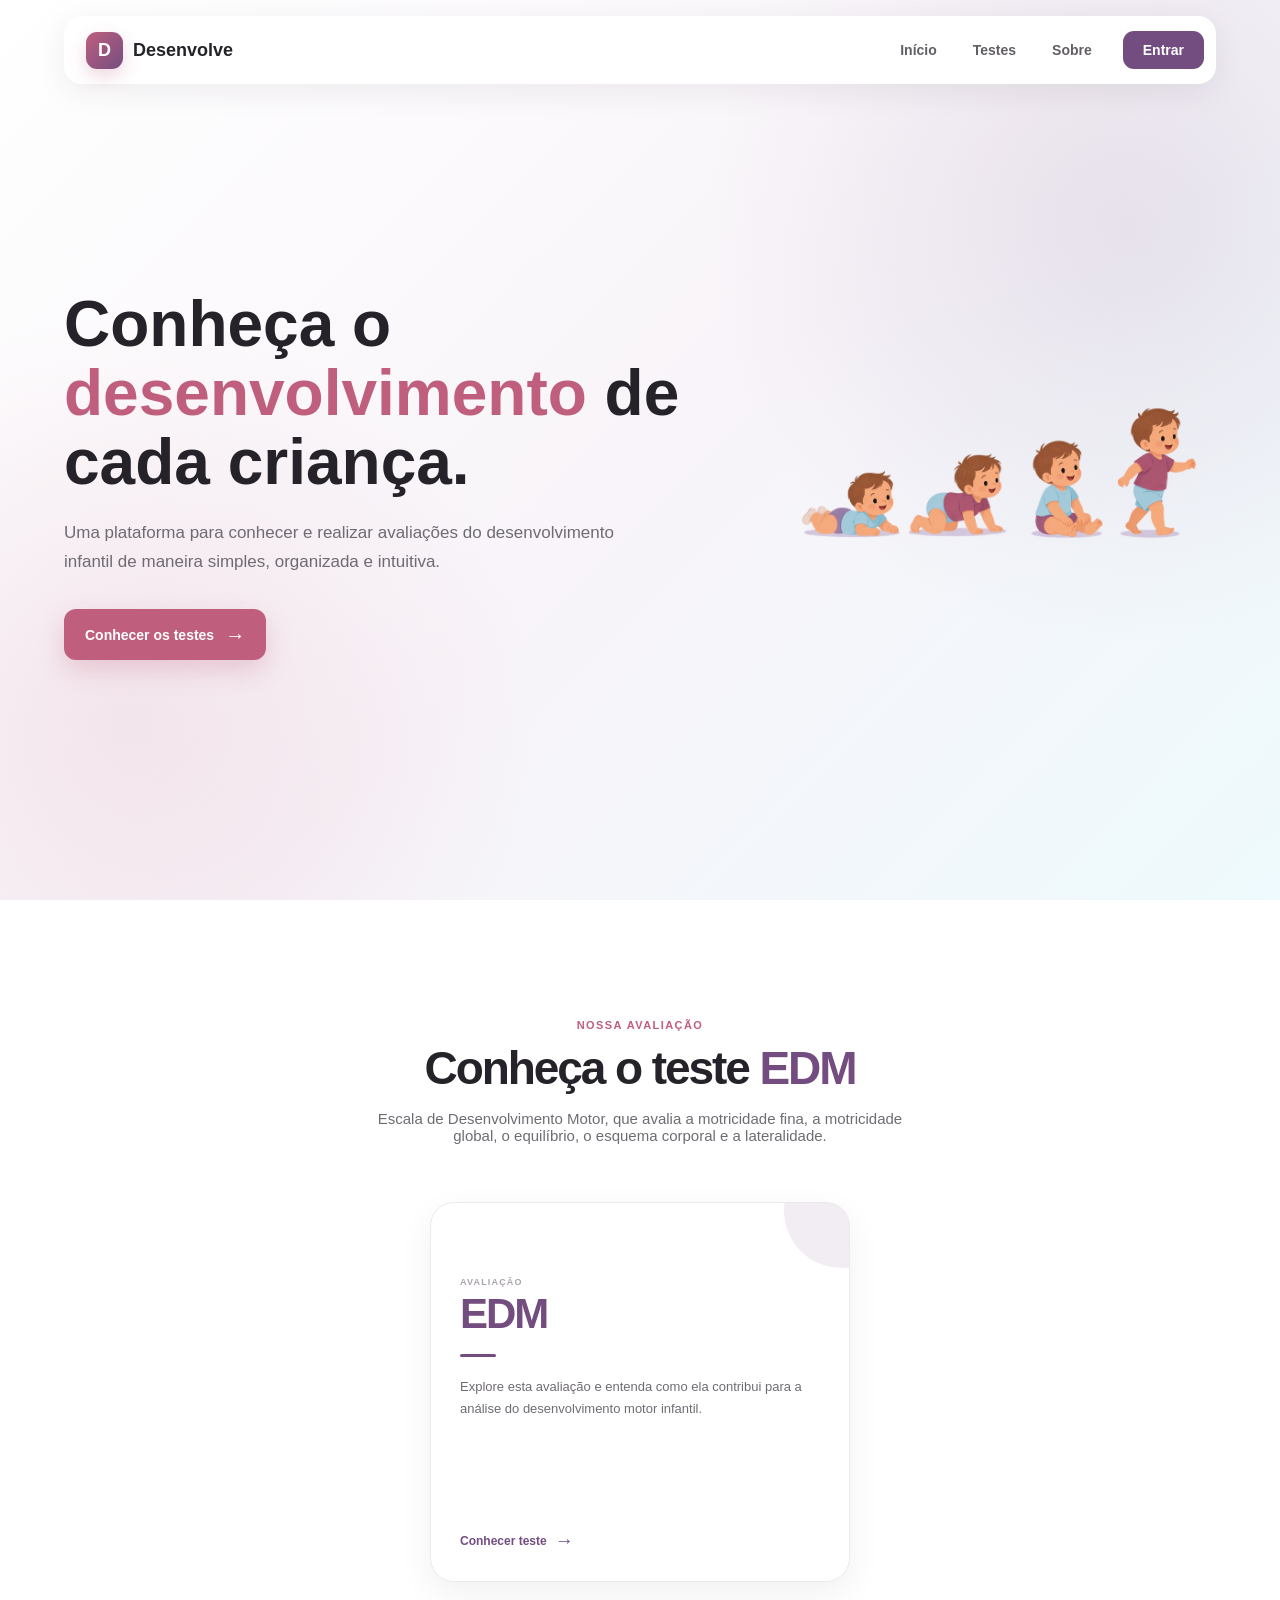
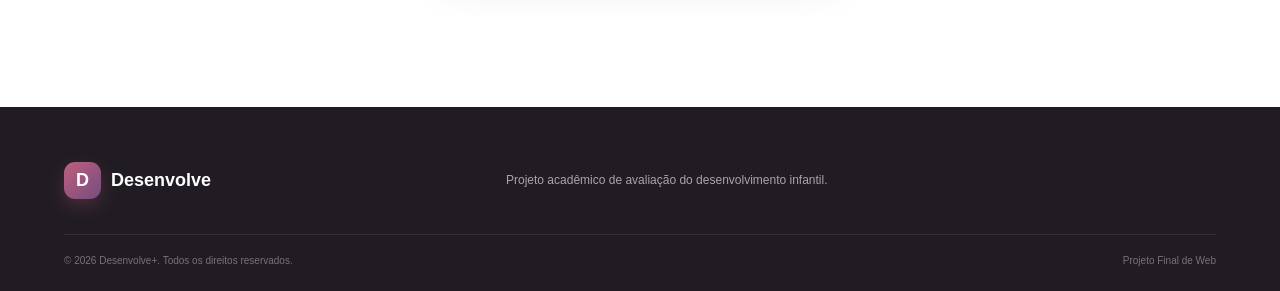
==== commit 14799d41: "sei la" ====
--- a/final/index.html
+++ b/final/index.html
@@ -4,8 +4,8 @@
     <meta charset="utf-8">
     <meta name="viewport" content="width=device-width, initial-scale=1">
     <title>kids map</title>
-    <link rel="icon" type="image/x-icon" href="assets/logo.png">
-    <link rel="stylesheet" href="css/1-pagina-inicial/estilo.css">
+    <link rel="icon" type="image/x-icon" href="assets/imagens/logo.png">
+    <link rel="stylesheet" href="./assets/css/index/estilo.css">
 </head>
 
 <body>
@@ -56,9 +56,6 @@
                         <span class="botao-flecha">→</span>
                     </a>
 
-                    <a href="#sobre" class="botao botao-2">
-                        Saiba mais
-                    </a>
                 </div>
             </div>
 
@@ -70,121 +67,45 @@
 <!-- TESTES -->
         <section class="testes" id="testes">
 
-            <div class="section-heading">
-                <span class="section-label">NOSSAS AVALIAÇÕES</span>
+    <div class="section-heading">
+        <span class="section-label">NOSSA AVALIAÇÃO</span>
 
-                <h2>
-                    Conheça os
-                    <span>testes</span>
-                </h2>
+        <h2>
+            Conheça o teste
+            <span>EDM</span>
+        </h2>
+
+        <p>
+            Escala de Desenvolvimento Motor, que avalia a motricidade
+            fina, a motricidade global, o equilíbrio, o esquema corporal
+            e a lateralidade.
+        </p>
+    </div>
+
+    <div class="cards-container">
+        <article class="test-card card-purple">
+
+            <div class="card-content">
+                <span class="card-label">AVALIAÇÃO</span>
+                <h3>EDM</h3>
+
+                <div class="card-line"></div>
 
                 <p>
-                    Explore cada avaliação e descubra qual delas
-                    você deseja conhecer primeiro.
+                    Explore esta avaliação e entenda como ela contribui
+                    para a análise do desenvolvimento motor infantil.
                 </p>
             </div>
 
-            <div class="cards-container">
+            <a href="#" class="card-link">
+                Conhecer teste
+                <span>→</span>
+            </a>
 
-                <!-- CARD 01 -->
-                <article class="test-card card-pink">
+        </article>
+    </div>
 
-                    <div class="card-content">
-                        <span class="card-label">AVALIAÇÃO</span>
-                        <h3>EDI</h3>
-
-                        <div class="card-line"></div>
-
-                        <p>
-                            Conheça esta avaliação e os aspectos
-                            do desenvolvimento infantil que podem
-                            ser observados por meio dela.
-                        </p>
-                    </div>
-
-                    <a href="#" class="card-link">
-                        Conhecer teste
-                        <span>→</span>
-                    </a>
-
-                </article>
-
-                <!-- CARD 02 -->
-                <article class="test-card card-purple">
-
-                    <div class="card-content">
-                        <span class="card-label">AVALIAÇÃO</span>
-                        <h3>EDM</h3>
-
-                        <div class="card-line"></div>
-
-                        <p>
-                            Explore esta avaliação e entenda melhor
-                            como ela pode contribuir para a análise
-                            do desenvolvimento infantil.
-                        </p>
-                    </div>
-
-                    <a href="#" class="card-link">
-                        Conhecer teste
-                        <span>→</span>
-                    </a>
-
-                </article>
-
-                <!-- CARD 03 -->
-                <article class="test-card card-blue">
-
-                    <div class="card-content">
-                        <span class="card-label">AVALIAÇÃO</span>
-                        <h3>EDE</h3>
-
-                        <div class="card-line"></div>
-
-                        <p>
-                            Descubra esta avaliação e conheça os
-                            principais aspectos considerados durante
-                            o processo de análise.
-                        </p>
-                    </div>
-
-                    <a href="#" class="card-link">
-                        Conhecer teste
-                        <span>→</span>
-                    </a>
-
-                </article>
-
-            </div>
-
-        </section>
-
-<!-- SOBRE -->
-        <section class="about-section" id="sobre">
-
-            <div class="about-content">
-                <span class="section-label">SOBRE O PROJETO</span>
-
-                <h2>
-                    Uma forma mais
-                    <span>simples</span> de acessar
-                    as avaliações.
-                </h2>
-
-                <p>
-                    Este projeto foi desenvolvido para apresentar e
-                    organizar diferentes testes de avaliação do
-                    desenvolvimento infantil em uma experiência
-                    digital clara e acessível.
-                </p>
-
-                <a href="#testes" class="text-link">
-                    Explorar avaliações
-                    <span>→</span>
-                </a>
-            </div>
-
-        </section>
+</section>
     </main>
 <!--footer-->
     <footer>
@@ -192,9 +113,9 @@
         <div class="footer-content">
 
             <a href="#inicio" class="logo footer-logo">
-                <span class="logo-mark">D</span>
-                <span class="logo-text">Desenvolve</span>
-            </a>
+            <span class="logo-simbolo">D</span>
+            <span class="logo-text">Desenvolve</span>
+        </a>
 
             <p>
                 Projeto acadêmico de avaliação do desenvolvimento infantil.
--- a/final/assets/css/index/estilo.css
+++ b/final/assets/css/index/estilo.css
@@ -0,0 +1,848 @@
+:root {
+    --rosa: #BF5F7D;
+    --rosa-escuro: #a64d69;
+    --roxo: #744D80;
+    --roxo-escuro: #5f3e69;
+    --azul: #067BC2;
+    --azul-escuro: #05669f;
+    --celeste: #C7EBF0;
+
+    --preto: #000000;
+    --texto: #252329;
+    --texto-suave: #6f6b73;
+    --branco: #ffffff;
+    --fundo: #fbfafc;
+    --fundo-roxo: #f5f0f6;
+
+    --sombra: 0 18px 45px rgba(38, 23, 42, 0.10);
+    --sombra-hover: 0 25px 55px rgba(38, 23, 42, 0.17);
+
+    --radius: 24px;
+    --transition: 0.3s ease;
+}
+
+* {
+    margin: 0;
+    padding: 0;
+    box-sizing: border-box;
+}
+
+html {
+    scroll-behavior: smooth;
+    scroll-padding-top: 90px;
+}
+
+body {
+    font-family: "DM Sans", sans-serif;
+    color: var(--texto);
+    background: var(--fundo);
+}
+
+a {
+    color: var(--texto);
+    text-decoration: none;
+}
+
+button,
+a {
+    -webkit-tap-highlight-color: transparent;
+}
+
+img {
+    max-width: 100%;
+}
+
+
+/* ==================== NAVBAR ==================== */
+
+header {
+    position: fixed;
+    top: 0;
+    left: 0;
+    width: 100%;
+    z-index: 1000;
+    padding: 16px 5%;
+}
+
+nav {
+    width: min(1180px, 100%);
+    min-height: 68px;
+    margin: 0 auto;
+    padding: 0 12px 0 22px;
+
+    display: flex;
+    align-items: center;
+    justify-content: space-between;
+
+    background: #ffffff;
+    border-radius: 18px;
+
+    box-shadow: 0 8px 30px rgba(38, 23, 42, 0.07);
+}
+
+.logo {
+    display: inline-flex;
+    align-items: center;
+    gap: 10px;
+
+    font-family: "Plus Jakarta Sans", sans-serif;
+    font-weight: bold;
+    font-size: 18px;
+}
+
+.logo-simbolo {
+    width: 37px;
+    height: 37px;
+    border-radius: 11px;
+
+    display: flex;
+    align-items: center;
+    justify-content: center;
+
+    color: var(--branco);
+    background: linear-gradient(135deg, var(--rosa), var(--roxo));
+    box-shadow: 0 7px 17px rgba(191, 95, 125, 0.25);
+}
+
+.nav-links {
+    display: flex;
+    align-items: center;
+    gap: 6px;
+}
+
+.link-nav {
+    position: relative;
+    padding: 10px 15px;
+    color: #625e65;
+    font-size: 14px;
+    font-weight: bold;
+    transition: var(--transition);
+}
+
+.link-nav::after {
+    content: "";
+    position: absolute;
+    left: 15px;
+    right: 15px;
+    bottom: 5px;
+    height: 2px;
+    border-radius: 10px;
+    background: var(--rosa);
+
+    transform: scaleX(0);
+    transform-origin: center;
+    transition: var(--transition);
+}
+
+.link-nav:hover::after {
+    transform: scaleX(1);
+}
+
+.nav-login {
+    margin-left: 10px;
+    padding: 11px 20px;
+
+    color: var(--branco);
+    background: var(--roxo);
+
+    border-radius: 11px;
+    font-size: 14px;
+    font-weight: 700;
+
+    transition: var(--transition);
+}
+
+.nav-login:hover {
+    background: var(--roxo-escuro);
+    transform: translateY(-2px);
+    box-shadow: 0 8px 18px rgba(116, 77, 128, 0.25);
+}
+
+.menu-botao {
+    display: none;
+    width: 43px;
+    height: 43px;
+
+    border: 0;
+    border-radius: 12px;
+    background: var(--fundo-roxo);
+    cursor: pointer;
+
+    align-items: center;
+    justify-content: center;
+    flex-direction: column;
+    gap: 5px;
+}
+
+.menu-botao span {
+    display: block;
+    width: 20px;
+    height: 2px;
+    border-radius: 10px;
+    background: var(--roxo);
+    transition: var(--transition);
+}
+
+
+/* ==================== HERO ==================== */
+
+.hero {
+    min-height: 100vh;
+    position: relative;
+
+    display: flex;
+    align-items: center;
+    gap: 40px;
+
+    padding: 150px max(5%, calc((100vw - 1180px) / 2)) 100px;
+
+    overflow: hidden;
+
+    background:
+        radial-gradient(circle at 10% 80%, rgba(191, 95, 125, 0.12), transparent 30%),
+        radial-gradient(circle at 88% 25%, rgba(116, 77, 128, 0.12), transparent 32%),
+        linear-gradient(135deg, #ffffff 0%, #f8f4f9 52%, #eefafd 100%);
+}
+
+.hero-content {
+    flex: 1;
+}
+
+.hero h1 {
+    width: 100%;
+    max-width: 680px;
+    margin-bottom: 22px;
+
+    font-family: "Plus Jakarta Sans", sans-serif;
+    font-size: clamp(45px, 5vw, 70px);
+    line-height: 1.08;
+    font-weight: 800;
+}
+
+.hero h1 span {
+    display: inline;
+    color: var(--rosa);
+}
+
+.hero-descricao {
+    width: 100%;
+    max-width: 590px;
+    margin-bottom: 32px;
+
+    color: var(--texto-suave);
+    font-size: 17px;
+    line-height: 1.70;
+}
+
+.hero-image {
+    flex: 1;
+}
+
+.hero-image img {
+    display: block;
+    width: 100%;
+    height: auto;
+    border-radius: 30px;
+}
+
+.hero-botao {
+    display: flex;
+    align-items: center;
+    gap: 12px;
+    flex-wrap: wrap;
+}
+
+.botao {
+    height: 51px;
+    padding: 0 21px;
+
+    display: inline-flex;
+    align-items: center;
+    justify-content: center;
+    gap: 11px;
+
+    border-radius: 12px;
+
+    font-size: 14px;
+    font-weight: 700;
+
+    transition: var(--transition);
+}
+
+.botao-1 {
+    color: var(--branco);
+    background: var(--rosa);
+    box-shadow: 0 10px 24px rgba(191, 95, 125, 0.25);
+}
+
+.botao-1:hover {
+    background: var(--rosa-escuro);
+    transform: translateY(-3px);
+    box-shadow: 0 15px 30px rgba(191, 95, 125, 0.30);
+}
+
+.botao-flecha {
+    font-size: 20px;
+    line-height: 1;
+    transition: var(--transition);
+}
+
+.botao-1:hover .botao-flecha {
+    transform: translateX(4px);
+}
+
+
+
+/* ==================== TESTES ==================== */
+
+.testes {
+    position: relative;
+    overflow: hidden;
+    padding: 115px 5% 125px;
+    background: var(--branco);
+}
+
+.section-heading {
+    width: min(700px, 100%);
+    margin: 0 auto 58px;
+    text-align: center;
+}
+
+.section-label {
+    display: inline-block;
+    margin-bottom: 11px;
+
+    color: var(--rosa);
+    font-size: 11px;
+    font-weight: 800;
+    letter-spacing: 0.13em;
+}
+
+.section-heading h2,
+.about-content h2 {
+    font-family: "Plus Jakarta Sans", sans-serif;
+    font-size: clamp(31px, 4vw, 46px);
+    line-height: 1.15;
+    letter-spacing: -0.045em;
+}
+
+.section-heading h2 span,
+.about-content h2 span {
+    color: var(--roxo);
+}
+
+.section-heading p {
+    width: 100%;
+    max-width: 540px;
+    margin: 15px auto 0;
+
+    color: var(--texto-suave);
+    font-size: 15px;
+}
+
+.cards-container {
+    width: min(1120px, 100%);
+    margin: 0 auto;
+
+    display: flex;
+    flex-direction: row;
+    justify-content: center;
+    gap: 24px;
+}
+
+.test-card {
+    width: 100%;
+    max-width: 420px;
+    min-height: 380px;
+    position: relative;
+    overflow: hidden;
+
+    display: flex;
+    flex-direction: column;
+
+    padding: 29px;
+
+    background: var(--branco);
+    border: 1px solid #eee9ef;
+    border-radius: var(--radius);
+
+    box-shadow: 0 12px 35px rgba(38, 23, 42, 0.06);
+
+    transition: transform 0.35s ease, box-shadow 0.35s ease;
+}
+
+.test-card::before {
+    content: "";
+    width: 115px;
+    height: 115px;
+
+    position: absolute;
+    right: -50px;
+    top: -50px;
+
+    border-radius: 50%;
+    opacity: 0.10;
+
+    transition: 0.35s ease;
+}
+
+.test-card:hover {
+    transform: translateY(-9px);
+    box-shadow: var(--sombra-hover);
+}
+
+.test-card:hover::before {
+    transform: scale(1.45);
+}
+
+.card-pink::before   { background: var(--rosa); }
+.card-purple::before { background: var(--roxo); }
+.card-blue::before   { background: var(--azul); }
+
+.card-content {
+    margin-top: 39px;
+}
+
+.card-label {
+    color: #aaa4ac;
+    font-size: 9px;
+    font-weight: 800;
+    letter-spacing: 0.13em;
+}
+
+.card-content h3 {
+    margin-top: 4px;
+
+    font-family: "Plus Jakarta Sans", sans-serif;
+    font-size: 42px;
+    line-height: 1;
+    letter-spacing: -0.05em;
+}
+
+.card-pink h3   { color: var(--rosa); }
+.card-purple h3 { color: var(--roxo); }
+.card-blue h3   { color: var(--azul); }
+
+.card-line {
+    width: 36px;
+    height: 3px;
+    margin: 19px 0;
+
+    border-radius: 10px;
+}
+
+.card-pink .card-line   { background: var(--rosa); }
+.card-purple .card-line { background: var(--roxo); }
+.card-blue .card-line   { background: var(--azul); }
+
+.card-content p {
+    color: var(--texto-suave);
+    font-size: 13px;
+    line-height: 1.7;
+}
+
+.card-link {
+    margin-top: auto;
+    padding-top: 24px;
+
+    display: flex;
+    align-items: center;
+    gap: 8px;
+
+    font-size: 12px;
+    font-weight: 800;
+
+    transition: var(--transition);
+}
+
+.card-pink .card-link   { color: var(--rosa); }
+.card-purple .card-link { color: var(--roxo); }
+.card-blue .card-link   { color: var(--azul); }
+
+.card-link span {
+    font-size: 19px;
+    transition: var(--transition);
+}
+
+.card-link:hover span {
+    transform: translateX(5px);
+}
+
+
+/* ==================== SOBRE ==================== */
+
+.about-section {
+    width: min(1180px, 90%);
+    margin: 0 auto;
+
+    min-height: 550px;
+
+    display: grid;
+    grid-template-columns: 1fr 1fr;
+    align-items: center;
+    gap: 90px;
+
+    padding: 100px 0;
+}
+
+.about-content h2 {
+    max-width: 520px;
+}
+
+.about-content p {
+    max-width: 500px;
+    margin: 20px 0 27px;
+
+    color: var(--texto-suave);
+    font-size: 15px;
+    line-height: 1.8;
+}
+
+.text-link {
+    display: inline-flex;
+    align-items: center;
+    gap: 9px;
+
+    color: var(--roxo);
+    font-size: 13px;
+    font-weight: 800;
+}
+
+.text-link span {
+    font-size: 20px;
+    transition: var(--transition);
+}
+
+.text-link:hover span {
+    transform: translateX(5px);
+}
+
+
+/* ==================== FOOTER ==================== */
+
+footer {
+    padding: 55px 5% 25px;
+    background: #211c23;
+    color: var(--branco);
+}
+
+.footer-content {
+    width: min(1180px, 100%);
+    margin: 0 auto;
+
+    display: grid;
+    grid-template-columns: 1.2fr 1fr 1fr;
+    align-items: center;
+    gap: 40px;
+}
+
+.footer-logo .logo-text {
+    color: var(--branco);
+}
+
+.footer-logo .logo-text span {
+    color: var(--rosa);
+}
+
+.footer-content > p {
+    max-width: 330px;
+    color: #aaa3ac;
+    font-size: 12px;
+}
+
+.footer-links {
+    display: flex;
+    justify-content: flex-end;
+    gap: 22px;
+}
+
+.footer-links a {
+    color: #c2bcc3;
+    font-size: 12px;
+    transition: var(--transition);
+}
+
+.footer-links a:hover {
+    color: var(--celeste);
+}
+
+.footer-bottom {
+    width: min(1180px, 100%);
+    margin: 35px auto 0;
+    padding-top: 20px;
+
+    display: flex;
+    justify-content: space-between;
+
+    border-top: 1px solid rgba(255, 255, 255, 0.08);
+
+    color: #77717a;
+    font-size: 10px;
+}
+
+
+/* ==================== RESPONSIVIDADE ==================== */
+
+/* ================= TABLET ================= */
+@media (max-width: 1000px) {
+
+    .hero {
+        gap: 20px;
+    }
+
+    .hero h1 {
+        font-size: clamp(38px, 5vw, 52px);
+    }
+
+    .hero-descricao {
+        font-size: 16px;
+    }
+
+    .about-section {
+        gap: 50px;
+    }
+
+    .footer-content {
+        grid-template-columns: 1fr 1fr;
+    }
+
+    .footer-content > p {
+        order: 3;
+        grid-column: 1 / -1;
+        max-width: none;
+    }
+}
+
+/* ================= CELULAR ================= */
+@media (max-width: 760px) {
+
+    html {
+        scroll-padding-top: 80px;
+    }
+
+    /* NAV */
+    header {
+        padding: 10px 4%;
+    }
+
+    nav {
+        position: relative;
+        min-height: 61px;
+        padding-left: 15px;
+    }
+
+    .logo {
+        font-size: 16px;
+    }
+
+    .logo-simbolo {
+        width: 34px;
+        height: 34px;
+    }
+
+    .menu-botao {
+        display: flex;
+    }
+
+    .menu-botao.active span:nth-child(1) {
+        transform: translateY(7px) rotate(45deg);
+    }
+
+    .menu-botao.active span:nth-child(2) {
+        opacity: 0;
+    }
+
+    .menu-botao.active span:nth-child(3) {
+        transform: translateY(-7px) rotate(-45deg);
+    }
+
+    .nav-links {
+        position: absolute;
+        top: calc(100% + 8px);
+        left: 0;
+        right: 0;
+
+        flex-direction: column;
+        align-items: stretch;
+        gap: 2px;
+        padding: 10px;
+
+        background: rgba(255, 255, 255, 0.98);
+        border: 1px solid rgba(116, 77, 128, 0.10);
+        border-radius: 17px;
+        box-shadow: var(--sombra);
+
+        opacity: 0;
+        visibility: hidden;
+        transform: translateY(-8px);
+        transition: var(--transition);
+    }
+
+    .nav-links.open {
+        opacity: 1;
+        visibility: visible;
+        transform: translateY(0);
+    }
+
+    .link-nav {
+        padding: 12px 14px;
+        border-radius: 9px;
+    }
+
+    .link-nav::after {
+        display: none;
+    }
+
+    .link-nav:hover {
+        background: var(--fundo-roxo);
+    }
+
+    .nav-login {
+        margin: 5px 0 0;
+        text-align: center;
+    }
+
+    /* HERO */
+    .hero {
+        min-height: auto;
+        flex-direction: column;
+        gap: 35px;
+        padding: 120px 6% 60px;
+    }
+
+    .hero-content {
+        width: 100%;
+        text-align: center;
+    }
+
+    .hero h1 {
+        font-size: clamp(37px, 11vw, 50px);
+        margin-inline: auto;
+    }
+
+    .hero-descricao {
+        margin: 0 auto 28px;
+        font-size: 14px;
+    }
+
+    .hero-botao {
+        justify-content: center;
+    }
+
+    .botao {
+        height: 48px;
+        font-size: 13px;
+    }
+
+    .hero-image {
+        width: 100%;
+    }
+
+    .hero-image img {
+        max-width: 420px;
+        margin: 0 auto;
+    }
+
+    /* TESTE */
+    .testes {
+        padding: 80px 6%;
+    }
+
+    .section-heading {
+        margin-bottom: 40px;
+    }
+
+    .section-heading h2,
+    .about-content h2 {
+        font-size: 32px;
+    }
+
+    .section-heading p {
+        font-size: 13px;
+    }
+
+    .cards-container {
+        flex-direction: column;
+        align-items: center;
+        gap: 17px;
+    }
+
+    .test-card {
+        min-height: 340px;
+        padding: 25px;
+    }
+
+    .card-content {
+        margin-top: 30px;
+    }
+
+    /* SOBRE */
+    .about-section {
+        width: 88%;
+        min-height: auto;
+        grid-template-columns: 1fr;
+        gap: 30px;
+        padding: 70px 0 80px;
+    }
+
+    .about-content h2 {
+        max-width: 500px;
+    }
+
+    .about-content p {
+        font-size: 13px;
+    }
+
+    /* FOOTER */
+    footer {
+        padding: 45px 6% 22px;
+    }
+
+    .footer-content {
+        grid-template-columns: 1fr;
+        gap: 20px;
+    }
+
+    .footer-content > p {
+        grid-column: auto;
+        order: initial;
+    }
+
+    .footer-links {
+        justify-content: flex-start;
+        flex-wrap: wrap;
+        gap: 15px;
+    }
+
+    .footer-bottom {
+        flex-direction: column;
+        gap: 6px;
+        line-height: 1.5;
+    }
+}
+
+/* ================= CELULARES PEQUENOS ================= */
+@media (max-width: 400px) {
+
+    .hero {
+        padding-left: 5%;
+        padding-right: 5%;
+    }
+
+    .hero h1 {
+        font-size: 34px;
+    }
+
+    .hero-botao {
+        flex-direction: column;
+        width: 100%;
+    }
+
+    .hero-botao .botao {
+        width: 100%;
+    }
+
+    .test-card {
+        min-height: 325px;
+    }
+}
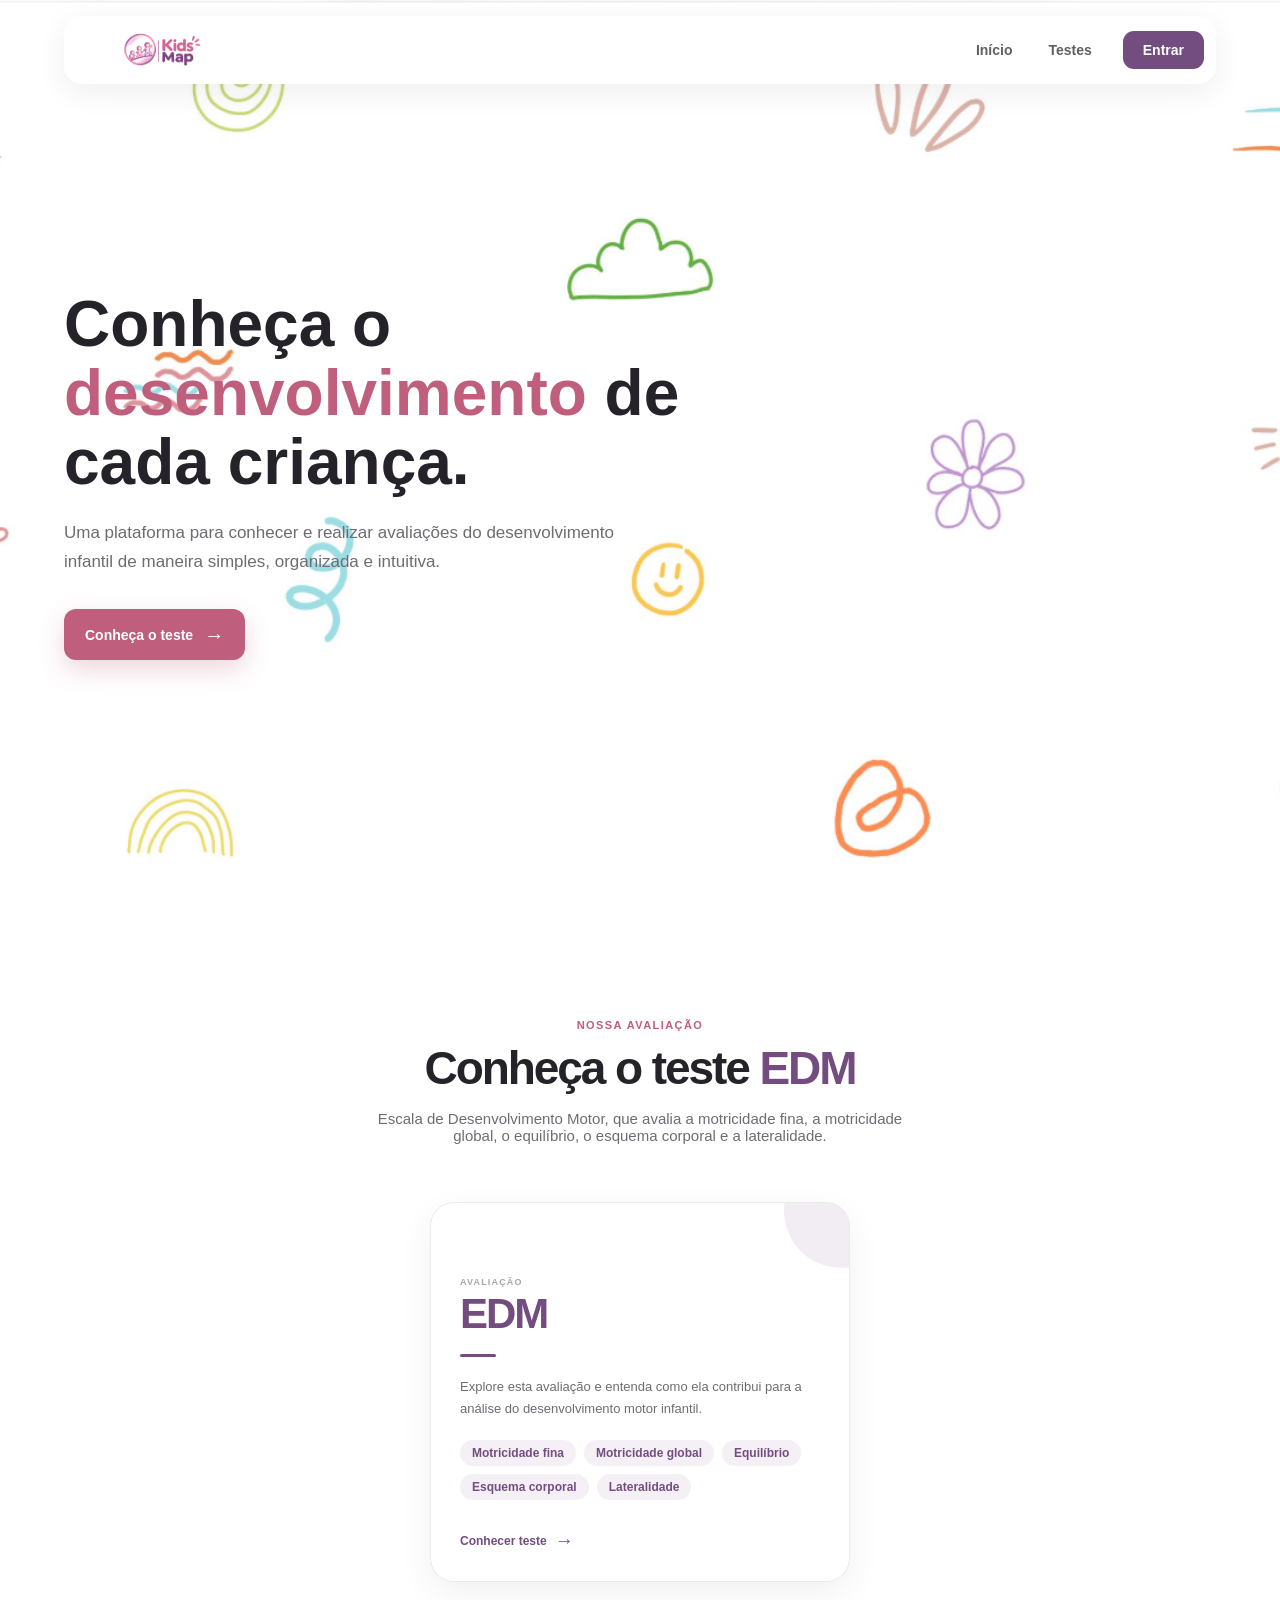
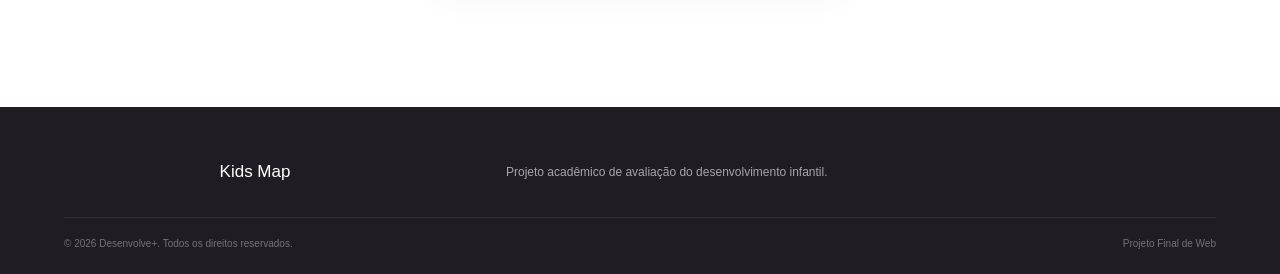
==== commit 8862e404: "MUDANÇAS" ====
--- a/final/index.html
+++ b/final/index.html
@@ -13,9 +13,9 @@
     <header>
         <nav>
             <!--verificar a logo com o nome para mudar essas linhas-->
-            <a href="#" class="logo">
-                <span class="logo-simbolo">D</span>Desenvolve
-            </a>
+              <a href="#" class="logo">
+                  <img src="assets/imagens/logo.png" alt="Logo Desenvolve">
+                </a>
 
             <button class="menu-botao"
                     type="button">
@@ -26,7 +26,6 @@
             <div class="nav-links">
                 <a href="#inicio" class="link-nav">Início</a>
                 <a href="#testes" class="link-nav">Testes</a>
-                <a href="#sobre" class="link-nav">Sobre</a>
                 <a href="./2-login.html" class="nav-login">Entrar</a>
             </div>
 
@@ -52,16 +51,13 @@
 
                 <div class="hero-botao">
                     <a href="#testes" class="botao botao-1">
-                        Conhecer os testes
+                        Conheça o teste
                         <span class="botao-flecha">→</span>
                     </a>
 
                 </div>
             </div>
 
-            <div class="hero-image">
-                <img src="assets/desen-infantil.png">
-            </div>
         </section>
 
 <!-- TESTES -->
@@ -83,27 +79,30 @@
     </div>
 
     <div class="cards-container">
-        <article class="test-card card-purple">
+    <article class="test-card card-purple">
+        <div class="card-content">
+            <span class="card-label">AVALIAÇÃO</span>
+            <h3>EDM</h3>
+            <div class="card-line"></div>
+            <p>
+                Explore esta avaliação e entenda como ela contribui
+                para a análise do desenvolvimento motor infantil.
+            </p>
 
-            <div class="card-content">
-                <span class="card-label">AVALIAÇÃO</span>
-                <h3>EDM</h3>
+            <ul class="card-areas">
+                <li>Motricidade fina</li>
+                <li>Motricidade global</li>
+                <li>Equilíbrio</li>
+                <li>Esquema corporal</li>
+                <li>Lateralidade</li>
+            </ul>
+        </div>
 
-                <div class="card-line"></div>
-
-                <p>
-                    Explore esta avaliação e entenda como ela contribui
-                    para a análise do desenvolvimento motor infantil.
-                </p>
-            </div>
-
-            <a href="#" class="card-link">
-                Conhecer teste
-                <span>→</span>
-            </a>
-
-        </article>
-    </div>
+        <a href="./entrada/cadastro.html" class="card-link">
+            Conhecer teste <span>→</span>
+        </a>
+    </article>
+</div>
 
 </section>
     </main>
@@ -112,9 +111,7 @@
 
         <div class="footer-content">
 
-            <a href="#inicio" class="logo footer-logo">
-            <span class="logo-simbolo">D</span>
-            <span class="logo-text">Desenvolve</span>
+            <a href="#inicio" class="logo footer-logo">Kids Map
         </a>
 
             <p>
--- a/final/assets/css/index/estilo.css
+++ b/final/assets/css/index/estilo.css
@@ -55,6 +55,30 @@
 
 /* ==================== NAVBAR ==================== */
 
+
+.test-card {
+    max-width: 680px;   /* era 420px */
+    min-height: auto;
+}
+
+.card-areas {
+    list-style: none;
+    display: flex;
+    flex-wrap: wrap;
+    gap: 8px;
+    margin-top: 20px;
+}
+
+.card-areas li {
+    padding: 6px 12px;
+    border-radius: 20px;
+    background: var(--fundo-roxo);
+    color: var(--roxo);
+    font-size: 12px;
+    font-weight: 700;
+}
+/* ==================== LOGO ==================== */
+
 header {
     position: fixed;
     top: 0;
@@ -83,26 +107,16 @@
 .logo {
     display: inline-flex;
     align-items: center;
-    gap: 10px;
-
-    font-family: "Plus Jakarta Sans", sans-serif;
-    font-weight: bold;
-    font-size: 18px;
-}
-
-.logo-simbolo {
-    width: 37px;
-    height: 37px;
-    border-radius: 11px;
-
-    display: flex;
-    align-items: center;
     justify-content: center;
-
-    color: var(--branco);
-    background: linear-gradient(135deg, var(--rosa), var(--roxo));
-    box-shadow: 0 7px 17px rgba(191, 95, 125, 0.25);
-}
+    margin-right: 20px;
+}
+
+.logo img {
+    width: 150px;
+    height: 50px;
+    object-fit: contain;
+}
+
 
 .nav-links {
     display: flex;
@@ -198,12 +212,11 @@
 
     overflow: hidden;
 
-    background:
-        radial-gradient(circle at 10% 80%, rgba(191, 95, 125, 0.12), transparent 30%),
-        radial-gradient(circle at 88% 25%, rgba(116, 77, 128, 0.12), transparent 32%),
-        linear-gradient(135deg, #ffffff 0%, #f8f4f9 52%, #eefafd 100%);
-}
-
+    background-image: url("../../imagens/fundo-hero.png");
+    background-size: cover;
+    background-position: center;
+    background-repeat: no-repeat;
+}
 .hero-content {
     flex: 1;
 }
@@ -217,6 +230,8 @@
     font-size: clamp(45px, 5vw, 70px);
     line-height: 1.08;
     font-weight: 800;
+
+    
 }
 
 .hero h1 span {
@@ -235,6 +250,8 @@
 }
 
 .hero-image {
+    margin-top: 80px;
+    margin-left: 20px;
     flex: 1;
 }
 
@@ -469,54 +486,6 @@
 }
 
 
-/* ==================== SOBRE ==================== */
-
-.about-section {
-    width: min(1180px, 90%);
-    margin: 0 auto;
-
-    min-height: 550px;
-
-    display: grid;
-    grid-template-columns: 1fr 1fr;
-    align-items: center;
-    gap: 90px;
-
-    padding: 100px 0;
-}
-
-.about-content h2 {
-    max-width: 520px;
-}
-
-.about-content p {
-    max-width: 500px;
-    margin: 20px 0 27px;
-
-    color: var(--texto-suave);
-    font-size: 15px;
-    line-height: 1.8;
-}
-
-.text-link {
-    display: inline-flex;
-    align-items: center;
-    gap: 9px;
-
-    color: var(--roxo);
-    font-size: 13px;
-    font-weight: 800;
-}
-
-.text-link span {
-    font-size: 20px;
-    transition: var(--transition);
-}
-
-.text-link:hover span {
-    transform: translateX(5px);
-}
-
 
 /* ==================== FOOTER ==================== */
 
@@ -535,13 +504,11 @@
     align-items: center;
     gap: 40px;
 }
-
-.footer-logo .logo-text {
+.footer-logo {
     color: var(--branco);
-}
-
-.footer-logo .logo-text span {
-    color: var(--rosa);
+    font-family: "Plus Jakarta Sans", sans-serif;
+    font-size: 17px;
+
 }
 
 .footer-content > p {
@@ -588,6 +555,7 @@
 
     .hero {
         gap: 20px;
+        
     }
 
     .hero h1 {
@@ -776,31 +744,16 @@
         margin-top: 30px;
     }
 
-    /* SOBRE */
-    .about-section {
-        width: 88%;
-        min-height: auto;
-        grid-template-columns: 1fr;
-        gap: 30px;
-        padding: 70px 0 80px;
-    }
-
-    .about-content h2 {
-        max-width: 500px;
-    }
-
-    .about-content p {
-        font-size: 13px;
-    }
+
 
     /* FOOTER */
     footer {
-        padding: 45px 6% 22px;
+        padding: 10px 6% 5px;
     }
 
     .footer-content {
         grid-template-columns: 1fr;
-        gap: 20px;
+        gap: 7px;
     }
 
     .footer-content > p {
@@ -811,7 +764,7 @@
     .footer-links {
         justify-content: flex-start;
         flex-wrap: wrap;
-        gap: 15px;
+        gap: 10px;
     }
 
     .footer-bottom {
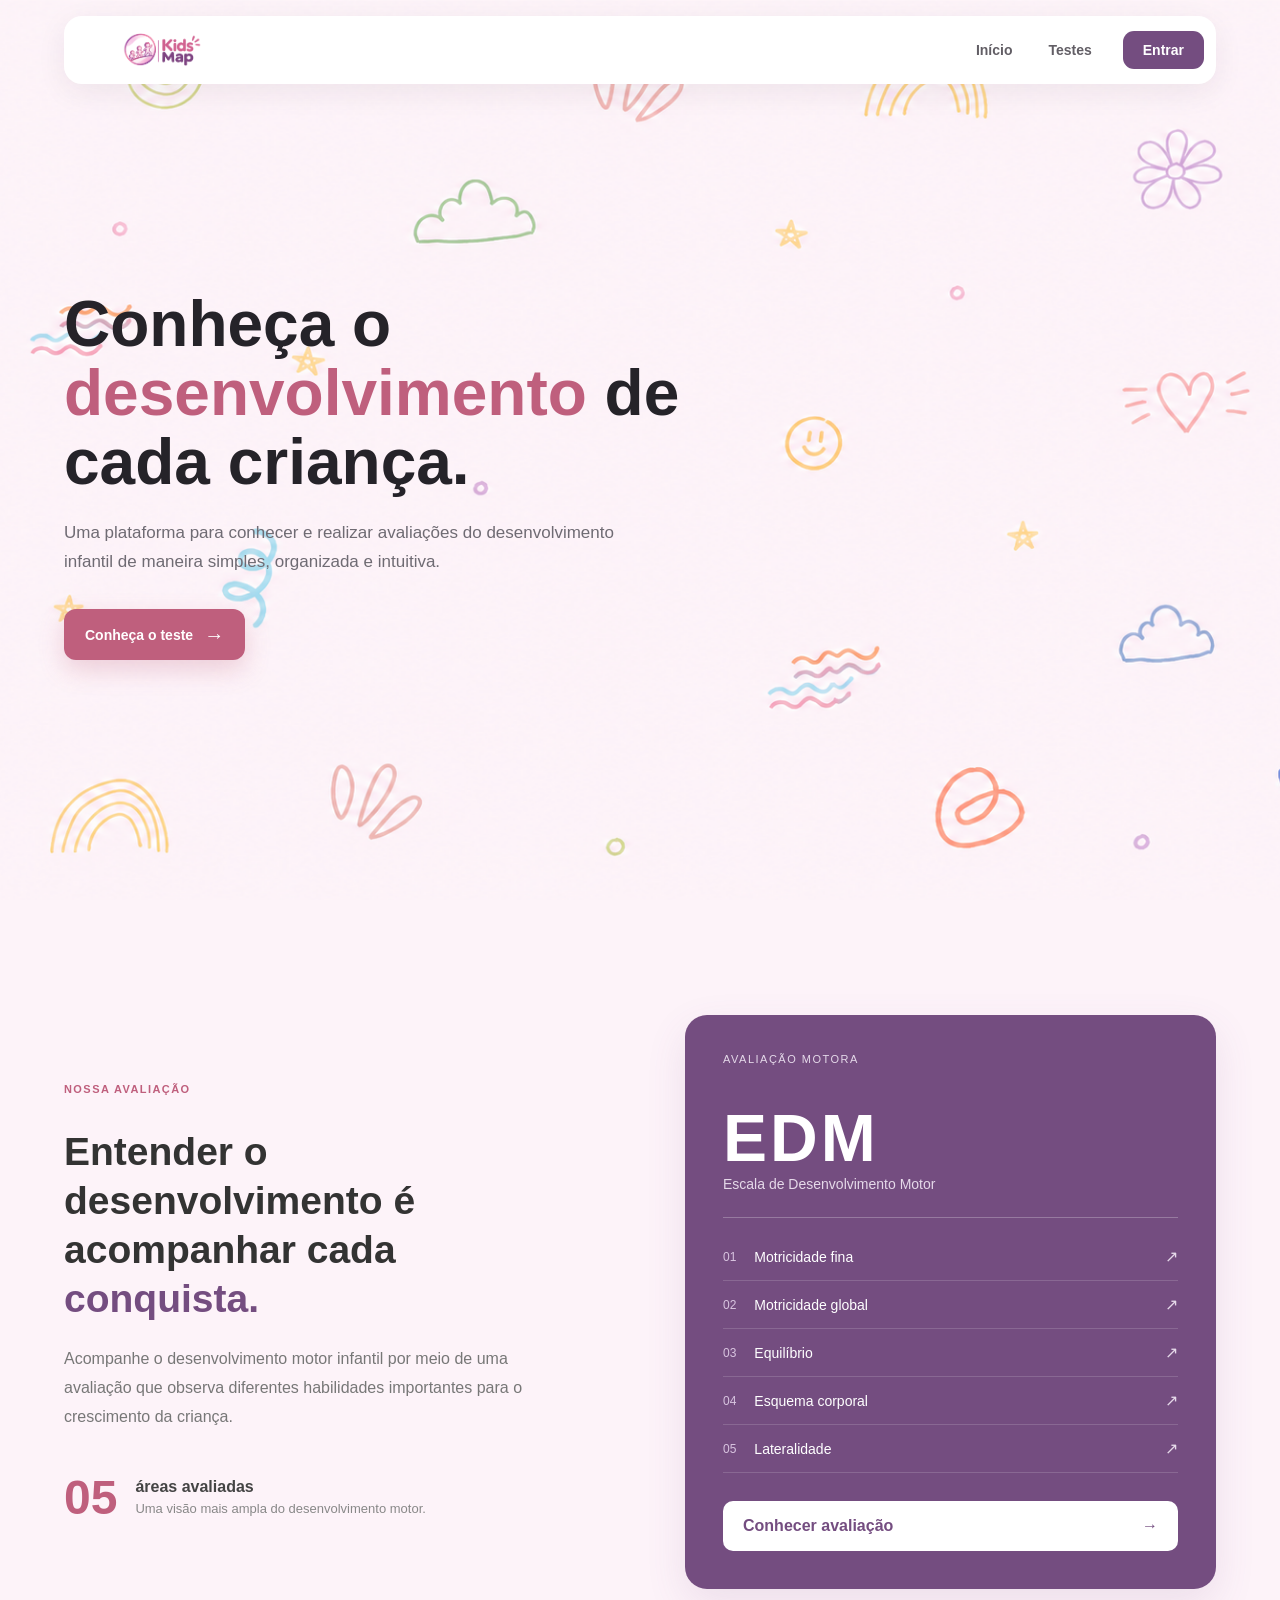
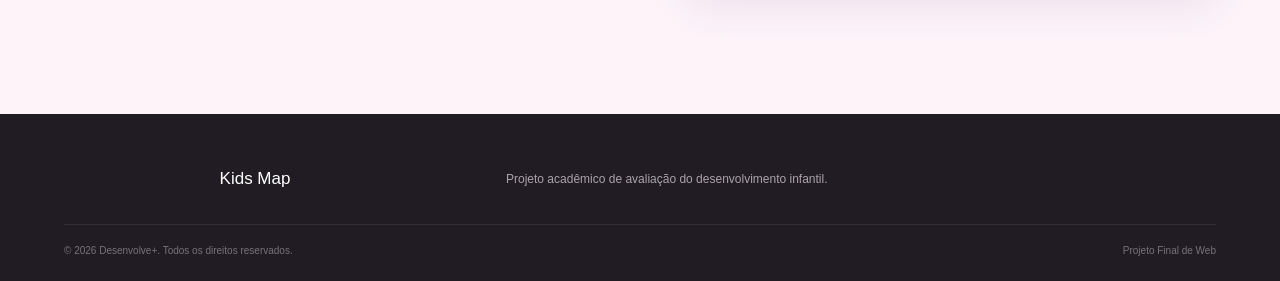
==== commit accc93a6: "sei la" ====
--- a/final/index.html
+++ b/final/index.html
@@ -59,50 +59,92 @@
             </div>
 
         </section>
+        
 
-<!-- TESTES -->
-        <section class="testes" id="testes">
+<div class="divisor-secoes"></div>
 
-    <div class="section-heading">
+       <!-- TESTES -->
+<section class="testes" id="testes">
+
+    <div class="testes-intro">
+
         <span class="section-label">NOSSA AVALIAÇÃO</span>
 
         <h2>
-            Conheça o teste
-            <span>EDM</span>
+            Entender o desenvolvimento
+            é acompanhar cada
+            <span>conquista.</span>
         </h2>
 
         <p>
-            Escala de Desenvolvimento Motor, que avalia a motricidade
-            fina, a motricidade global, o equilíbrio, o esquema corporal
-            e a lateralidade.
+            Acompanhe o desenvolvimento motor infantil por meio
+            de uma avaliação que observa diferentes habilidades
+            importantes para o crescimento da criança.
         </p>
+
+        <div class="testes-destaque">
+            <span class="destaque-numero">05</span>
+            <div>
+                <strong>áreas avaliadas</strong>
+                <p>Uma visão mais ampla do desenvolvimento motor.</p>
+            </div>
+        </div>
+
     </div>
 
-    <div class="cards-container">
-    <article class="test-card card-purple">
-        <div class="card-content">
-            <span class="card-label">AVALIAÇÃO</span>
-            <h3>EDM</h3>
-            <div class="card-line"></div>
-            <p>
-                Explore esta avaliação e entenda como ela contribui
-                para a análise do desenvolvimento motor infantil.
-            </p>
+    <article class="edm-card">
 
-            <ul class="card-areas">
-                <li>Motricidade fina</li>
-                <li>Motricidade global</li>
-                <li>Equilíbrio</li>
-                <li>Esquema corporal</li>
-                <li>Lateralidade</li>
-            </ul>
+        <div class="edm-card-topo">
+            <span>AVALIAÇÃO MOTORA</span>
         </div>
 
-        <a href="./entrada/cadastro.html" class="card-link">
-            Conhecer teste <span>→</span>
+        <div class="edm-titulo">
+            <h3>EDM</h3>
+            <p>Escala de Desenvolvimento Motor</p>
+        </div>
+
+        <div class="edm-linha"></div>
+
+        <div class="edm-areas">
+
+            <div class="edm-area">
+                <span>01</span>
+                <p>Motricidade fina</p>
+                <span>↗</span>
+            </div>
+
+            <div class="edm-area">
+                <span>02</span>
+                <p>Motricidade global</p>
+                <span>↗</span>
+            </div>
+
+            <div class="edm-area">
+                <span>03</span>
+                <p>Equilíbrio</p>
+                <span>↗</span>
+            </div>
+
+            <div class="edm-area">
+                <span>04</span>
+                <p>Esquema corporal</p>
+                <span>↗</span>
+            </div>
+
+            <div class="edm-area">
+                <span>05</span>
+                <p>Lateralidade</p>
+                <span>↗</span>
+            </div>
+
+        </div>
+
+        <a href="./entrada/cadastro.html" class="edm-botao">
+            Conhecer avaliação
+            <span>→</span>
         </a>
+
     </article>
-</div>
 
 </section>
     </main>
--- a/final/assets/css/index/estilo.css
+++ b/final/assets/css/index/estilo.css
@@ -1,4 +1,5 @@
 :root {
+    --rosa-bebe: #FDF3F9 ;
     --rosa: #BF5F7D;
     --rosa-escuro: #a64d69;
     --roxo: #744D80;
@@ -212,7 +213,7 @@
 
     overflow: hidden;
 
-    background-image: url("../../imagens/fundo-hero.png");
+    background-image: url("../../imagens/fundo.png");
     background-size: cover;
     background-position: center;
     background-repeat: no-repeat;
@@ -311,12 +312,145 @@
 
 
 /* ==================== TESTES ==================== */
+/* TESTES */
+
+.testes {
+    padding: 110px 10%;
+    display: grid;
+    grid-template-columns: 1fr 1fr;
+    align-items: center;
+    gap: 90px;
+    background: #FAF8FB;
+}
+
+.testes-intro {
+    max-width: 480px;
+}
+
+.testes-intro h2 {
+    font-size: 39px;
+    line-height: 1.25;
+    color: #333;
+    margin: 22px 0;
+}
+
+.testes-intro h2 span {
+    color: #744D80;
+}
+
+.testes-intro > p {
+    color: #777;
+    font-size: 16px;
+    line-height: 1.8;
+}
+
+.testes-destaque {
+    display: flex;
+    align-items: center;
+    gap: 18px;
+    margin-top: 38px;
+}
+
+.destaque-numero {
+    font-size: 48px;
+    font-weight: 600;
+    color: #BF5F7D;
+}
+
+.testes-destaque strong {
+    color: #444;
+}
+
+.testes-destaque p {
+    font-size: 13px;
+    color: #888;
+    margin-top: 5px;
+}
+
+.edm-card {
+    background: var(--roxo);
+    color: white;
+    padding: 38px;
+    border-radius: 22px;
+    box-shadow: 0 15px 40px rgba(116, 77, 128, 0.12);
+}
+
+.edm-card-topo {
+    display: flex;
+    justify-content: space-between;
+    font-size: 11px;
+    letter-spacing: 1.5px;
+    color: #E5D9E9;
+}
+
+.edm-titulo {
+    margin: 35px 0 25px;
+}
+
+.edm-titulo h3 {
+    font-size: 66px;
+    font-weight: 600;
+    letter-spacing: 3px;
+}
+
+.edm-titulo p {
+    color: #E5D9E9;
+    font-size: 14px;
+}
+
+.edm-linha {
+    height: 1px;
+    background: rgba(255,255,255,0.25);
+    margin-bottom: 15px;
+}
+
+.edm-area {
+    display: flex;
+    align-items: center;
+    gap: 18px;
+    padding: 14px 0;
+    border-bottom: 1px solid rgba(255,255,255,0.15);
+}
+
+.edm-area > span:first-child {
+    color: #D9C5E0;
+    font-size: 12px;
+}
+
+.edm-area p {
+    flex: 1;
+    font-size: 14px;
+}
+
+.edm-area > span:last-child {
+    color: #E5D9E9;
+}
+
+.edm-botao {
+    display: flex;
+    justify-content: space-between;
+    align-items: center;
+    margin-top: 28px;
+    padding: 16px 20px;
+    background: white;
+    color: #744D80;
+    text-decoration: none;
+    border-radius: 10px;
+    font-weight: 600;
+    transition: 0.3s;
+}
+
+.edm-botao:hover {
+    background: #F3EAF5;
+    transform: translateY(-3px);
+}
+
 
 .testes {
     position: relative;
     overflow: hidden;
     padding: 115px 5% 125px;
-    background: var(--branco);
+    background: var(--rosa-bebe)
 }
 
 .section-heading {
@@ -772,6 +906,24 @@
         gap: 6px;
         line-height: 1.5;
     }
+    
+}
+/* RESPONSIVIDADE */
+
+@media (max-width: 850px) {
+    .testes {
+        grid-template-columns: 1fr;
+        gap: 45px;
+        padding: 75px 7%;
+    }
+
+    .testes-intro h2 {
+        font-size: 32px;
+    }
+
+    .edm-card {
+        padding: 28px;
+    }
 }
 
 /* ================= CELULARES PEQUENOS ================= */
